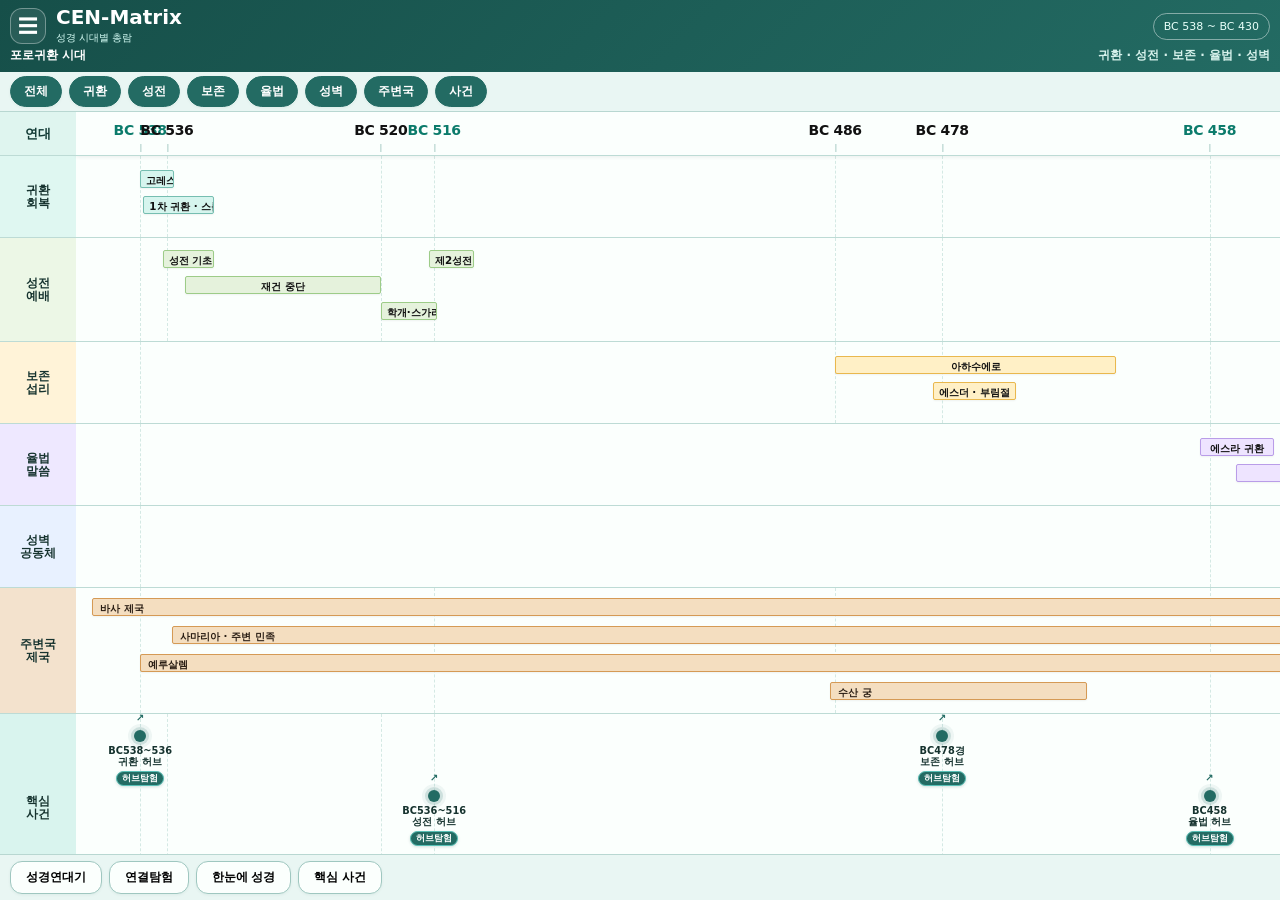
==== index.html @ aae5095c "Add files via upload" ====
<!DOCTYPE html>
<html lang="ko">
<head>
<meta charset="UTF-8">
<meta name="viewport" content="width=device-width, initial-scale=1.0, viewport-fit=cover">
<title>포로귀환 Matrix</title>
<link rel="manifest" href="manifest.json">
<meta name="theme-color" content="#236B63">
<style>
*{box-sizing:border-box}html,body{margin:0;padding:0;width:100%;height:100%;overflow:hidden;font-family:system-ui,-apple-system,BlinkMacSystemFont,"Segoe UI",sans-serif;background:#f4fbf8;color:#10201d}.header{height:72px;background:linear-gradient(135deg,#164f49,#236B63)!important;color:#fff;padding:7px 10px 5px;box-shadow:0 2px 10px rgba(0,0,0,.16)}.headerTop{height:38px;display:flex;align-items:center;gap:10px}.menuBtn{width:36px;height:36px;border-radius:12px;border:1px solid rgba(255,255,255,.35);background:rgba(255,255,255,.08);color:#fff;font-size:20px}.brand{flex:1;min-width:0}.brand b{display:block;font-size:20px;font-weight:900;line-height:1}.brand span{display:block;font-size:10px;color:#d8fff8;margin-top:4px}.period{border:1px solid rgba(255,255,255,.45);border-radius:999px;padding:6px 10px;font-size:11px;color:#e8fff9;white-space:nowrap}.headerBottom{height:20px;display:flex;justify-content:space-between;align-items:center;font-size:12px;font-weight:900}.headerBottom span:last-child{font-weight:600;color:#d7f2ec}.tabs{height:40px;display:flex;gap:7px;align-items:center;overflow-x:auto;padding:5px 10px;background:#e9f6f3!important;border-bottom:1px solid #b8d7d1!important}.tab{flex:0 0 auto;padding:6px 13px;border-radius:999px;border:1px solid #9fc7c0;background:#fbfffd;font-size:12px;font-weight:900;color:#122e2a;box-shadow:0 1px 3px rgba(20,80,70,.06);cursor:pointer}.tab.active{background:#236B63!important;color:#fff!important;border-color:#236B63!important}.main{height:calc(100% - 72px - 40px - 46px);overflow:auto;background:#fbfffd!important}.matrix{min-width:1680px!important;display:grid;grid-template-columns:76px 1fr!important;background:#fbfffd!important}.left{position:sticky;left:0;z-index:20;display:flex;align-items:center;justify-content:center;text-align:center;font-weight:900;border-right:none!important;border-bottom:1px solid #bddbd5!important;white-space:normal!important;word-break:keep-all!important;overflow:hidden!important}.axisLeft{height:44px;font-size:13px;background:#dff5ef!important;position:sticky;top:0;z-index:40;width:76px!important;min-width:76px!important;max-width:76px!important;color:#123a35!important}.axis{position:sticky;top:0;z-index:30;height:44px;background:#fbfffd!important;border-bottom:1px solid #bddbd5;box-shadow:0 1px 4px rgba(0,0,0,.07);overflow:visible!important}.tick{position:absolute;top:10px;transform:translateX(-50%);font-size:14px!important;font-weight:900;color:#111;white-space:nowrap!important;letter-spacing:-.3px}.tick.red{color:#0b7b6b}.tick:after{content:"";position:absolute;left:50%;top:22px;width:1px;height:8px;background:#aacdc6!important}.grid{position:absolute;top:0;bottom:0;border-left:1px dashed #d4e9e4!important}.left.rowLabel{width:76px!important;min-width:76px!important;max-width:76px!important;font-size:11.5px!important;line-height:1.08!important;padding:1px!important;color:#16332f!important}.labelReturn{background:#dff7f1!important}.labelTemple{background:#ecf7e6!important}.labelPreserve{background:#fff3d8!important}.labelLaw{background:#eee8ff!important}.labelWall{background:#e8f1ff!important}.labelNations{background:#f3e2cd!important}.labelEvents{background:#d9f4ee!important}.plot{position:relative;overflow:visible!important;border-bottom:1px solid #bddbd5!important;background:#fbfffd!important}.bar{position:absolute;height:18px;line-height:18px;border-radius:2px!important;padding:0 5px;font-size:10.3px!important;font-weight:900;color:#111;border:1px solid rgba(0,0,0,.14);white-space:nowrap;overflow:hidden;text-align:center;box-shadow:0 1px 2px rgba(0,0,0,.05);cursor:pointer;z-index:2}.returnBar{background:#d6f5ee!important;border-color:#76beb1!important}.templeBar{background:#e5f2dc!important;border-color:#9dcc88!important}.preserveBar{background:#fff0c6!important;border-color:#e9b84e!important}.lawBar{background:#eee4ff!important;border-color:#b99de8!important}.wallBar{background:#e2eeff!important;border-color:#95b8e8!important}.nationBar{background:#f4dec0!important;border-color:#d59a55!important;text-align:left;overflow:hidden!important}.scroll-label{display:inline-block;font-weight:900;color:#2b1f15;white-space:nowrap;will-change:transform;padding-left:2px}.dot{position:absolute;width:9px!important;height:9px!important;border-radius:50%;background:#178c7d!important;transform:translateX(-50%);box-shadow:0 0 0 2px rgba(23,140,125,.12);cursor:pointer}.dot[data-hub]{width:12px!important;height:12px!important;background:#236B63!important;box-shadow:0 0 0 3px rgba(35,107,99,.16),0 0 0 6px rgba(35,107,99,.06)!important}.dot[data-hub]::after{content:"↗";position:absolute;left:50%;top:-18px;transform:translateX(-50%);font-size:10px;font-weight:900;color:#236B63}.eventText{position:absolute;width:78px;transform:translateX(-50%);text-align:center;font-size:9.8px!important;font-weight:900;line-height:1.12;color:#16332f!important;pointer-events:none!important}.eventText.hasHub{pointer-events:auto!important}.hubExploreBtn{display:inline-block;margin-top:3px;padding:2px 5px;border-radius:999px;background:#236B63;color:#fff;border:1px solid #57BFB6;font-size:8.5px;font-weight:900;line-height:1.1;box-shadow:0 1px 3px rgba(20,80,70,.18);cursor:pointer;white-space:nowrap}.actions{height:46px;display:flex;gap:7px;overflow-x:auto;align-items:center;padding:5px 10px;background:#e9f6f3!important;border-top:1px solid #b8d7d1!important}.action{flex:0 0 auto;padding:7px 15px;border-radius:12px;border:1px solid #9fc7c0;background:#fbfffd!important;font-size:12px;font-weight:900;box-shadow:0 1px 3px rgba(20,80,70,.06);white-space:nowrap}.hidden{display:none!important}.modal{position:fixed;inset:0;background:rgba(0,0,0,.38);z-index:100;display:none;align-items:center;justify-content:center;padding:16px}.modal.show{display:flex}.card{width:min(430px,100%);background:#fbfffd;border:1px solid #9fc7c0;border-radius:16px;padding:15px}.cardTitle{font-size:18px;font-weight:900;margin-bottom:7px;color:#123a35}.cardBody{font-size:13px;line-height:1.55;white-space:pre-line;color:#28433f}.close{width:100%;margin-top:12px;border:0;background:#236B63;color:white;border-radius:11px;padding:10px;font-weight:900;cursor:pointer}.cen-enhance-panel{max-width:760px;margin:14px auto;padding:0 10px}.cen-layer-card{background:linear-gradient(135deg,#f4fffb,#dff5ef);border:1px solid #9fc7c0;border-radius:18px;padding:12px;margin:12px 0;box-shadow:0 4px 14px rgba(20,80,70,.08)}.cen-layer-title{font-size:15px;font-weight:900;color:#123a35;border-left:6px solid #236B63;padding-left:8px;margin-bottom:10px}.cen-flow{display:grid;grid-template-columns:repeat(5,minmax(0,1fr));gap:8px}.cen-node{min-height:70px;background:#fbfffd;border:1px solid #b6d9d2;border-radius:14px;padding:9px 7px;text-align:center}.cen-node b{display:block;font-size:12px;color:#123a35}.cen-node span{display:block;font-size:10px;color:#49645f;margin-top:4px;line-height:1.35}.cen-node.dark{background:linear-gradient(135deg,#236B63,#164f49);border-color:#57BFB6}.cen-node.dark b,.cen-node.dark span{color:#fff}.cen-warning-strip{background:linear-gradient(90deg,#164f49,#236B63);color:#fff;border-radius:16px;padding:12px;font-size:12px;line-height:1.5;font-weight:800;text-align:center;border:1px solid rgba(255,255,255,.25)}@media(max-width:430px){.cen-flow{grid-template-columns:repeat(2,minmax(0,1fr))}.matrix{grid-template-columns:72px 1fr!important}.rowLabel,.axisLeft{width:72px!important;min-width:72px!important;max-width:72px!important}}
</style>
</head>
<body>
<header class="header"><div class="headerTop"><button class="menuBtn">☰</button><div class="brand"><b>CEN‑Matrix</b><span>성경 시대별 총람</span></div><div class="period">BC 538 ~ BC 430</div></div><div class="headerBottom"><span>포로귀환 시대</span><span>귀환 · 성전 · 보존 · 율법 · 성벽</span></div></header>
<nav class="tabs"><button class="tab active" data-view="all">전체</button><button class="tab active" data-view="return">귀환</button><button class="tab active" data-view="temple">성전</button><button class="tab active" data-view="preserve">보존</button><button class="tab active" data-view="law">율법</button><button class="tab active" data-view="wall">성벽</button><button class="tab active" data-view="nations">주변국</button><button class="tab active" data-view="events">사건</button></nav>
<main class="main" id="mainScroll"><div class="matrix" id="matrix">
<div class="left axisLeft">연대</div><div class="axis"><div class="tick red" style="left:4%">BC 538</div><div class="tick" style="left:5.67%">BC 536</div><div class="tick" style="left:19%">BC 520</div><div class="tick red" style="left:22.33%">BC 516</div><div class="tick" style="left:47.33%">BC 486</div><div class="tick" style="left:54%">BC 478</div><div class="tick red" style="left:70.67%">BC 458</div><div class="tick red" style="left:81.5%">BC 445</div><div class="tick" style="left:94%">BC 430</div></div>
<div class="left rowLabel labelReturn view return">귀환<br>회복</div><div class="plot view return" style="height:82px"><div class="grid" style="left:4%"></div><div class="grid" style="left:5.67%"></div><div class="grid" style="left:19%"></div><div class="grid" style="left:22.33%"></div><div class="grid" style="left:47.33%"></div><div class="grid" style="left:54%"></div><div class="grid" style="left:70.67%"></div><div class="grid" style="left:81.5%"></div><div class="grid" style="left:94%"></div><div class="bar returnBar" data-title="고레스 칙령" data-info="연대: BC 538\n바벨론 포로 생활 이후 고레스가 유다 백성의 귀환과 성전 재건을 허락합니다.\n관련 성경: 스 1장, 대하 36장" style="left:4%;top:14px;width:2.1%">고레스 칙령</div><div class="bar returnBar" data-title="1차 귀환" data-info="연대: BC 538~536\n스룹바벨과 예수아를 중심으로 첫 귀환 공동체가 예루살렘으로 돌아옵니다." style="left:4.2%;top:40px;width:4.4%">1차 귀환 · 스룹바벨</div></div>
<div class="left rowLabel labelTemple view temple">성전<br>예배</div><div class="plot view temple" style="height:104px"><div class="grid" style="left:4%"></div><div class="grid" style="left:5.67%"></div><div class="grid" style="left:19%"></div><div class="grid" style="left:22.33%"></div><div class="grid" style="left:47.33%"></div><div class="grid" style="left:54%"></div><div class="grid" style="left:70.67%"></div><div class="grid" style="left:81.5%"></div><div class="grid" style="left:94%"></div><div class="bar templeBar" data-title="성전 기초 놓음" data-info="연대: BC 536경\n귀환 공동체가 제단과 성전 기초를 세우며 예배 회복을 시작합니다." style="left:5.4%;top:12px;width:3.2%">성전 기초</div><div class="bar templeBar" data-title="성전 재건 중단" data-info="연대: 대략 BC 536~520\n주변 세력의 방해와 내부 침체로 성전 재건이 장기간 멈춥니다." style="left:6.8%;top:38px;width:12.2%">재건 중단</div><div class="bar templeBar" data-title="학개·스가랴의 격려" data-info="연대: BC 520경\n학개와 스가랴가 백성을 깨워 성전 재건을 다시 시작하게 합니다." style="left:19%;top:64px;width:3.5%">학개·스가랴</div><div class="bar templeBar" data-title="제2성전 완공" data-info="연대: BC 516\n포로귀환 공동체의 예배 중심이 다시 세워집니다.\n관련 성경: 스 6장" style="left:22.0%;top:12px;width:2.8%">제2성전 완공</div></div>
<div class="left rowLabel labelPreserve view preserve">보존<br>섭리</div><div class="plot view preserve" style="height:82px"><div class="grid" style="left:4%"></div><div class="grid" style="left:47.33%"></div><div class="grid" style="left:54%"></div><div class="grid" style="left:70.67%"></div><div class="grid" style="left:81.5%"></div><div class="grid" style="left:94%"></div><div class="bar preserveBar" data-title="아하수에로 시대" data-info="연대: BC 486~465\n바사 제국의 넓은 통치 안에서 흩어진 유대인의 생존 문제가 드러납니다." style="left:47.33%;top:14px;width:17.5%">아하수에로</div><div class="bar preserveBar" data-title="에스더와 민족 보존" data-info="연대: BC 478경\n에스더와 모르드개를 통해 유대 민족 말살 위기가 뒤집히고 부림절이 제정됩니다.\n관련 성경: 에스더" style="left:53.4%;top:40px;width:5.2%">에스더 · 부림절</div></div>
<div class="left rowLabel labelLaw view law">율법<br>말씀</div><div class="plot view law" style="height:82px"><div class="grid" style="left:4%"></div><div class="grid" style="left:70.67%"></div><div class="grid" style="left:81.5%"></div><div class="grid" style="left:94%"></div><div class="bar lawBar" data-title="에스라 귀환" data-info="연대: BC 458\n에스라가 율법 교사로 귀환하여 말씀 중심의 공동체 회복을 이끕니다.\n관련 성경: 스 7~10장" style="left:70.1%;top:14px;width:4.6%">에스라 귀환</div><div class="bar lawBar" data-title="율법 회복과 신앙개혁" data-info="연대: BC 458 이후\n율법 교육, 혼합주의 정리, 공동체 정체성 회복이 진행됩니다." style="left:72.3%;top:40px;width:12.5%">율법 회복 · 신앙개혁</div></div>
<div class="left rowLabel labelWall view wall">성벽<br>공동체</div><div class="plot view wall" style="height:82px"><div class="grid" style="left:4%"></div><div class="grid" style="left:70.67%"></div><div class="grid" style="left:81.5%"></div><div class="grid" style="left:94%"></div><div class="bar wallBar" data-title="느헤미야 귀환" data-info="연대: BC 445\n느헤미야가 예루살렘 성벽 재건을 위해 귀환합니다." style="left:81.0%;top:14px;width:4.2%">느헤미야 귀환</div><div class="bar wallBar" data-title="성벽 재건" data-info="연대: BC 445\n52일 만에 성벽을 재건하며 예루살렘 공동체의 외적 질서를 회복합니다.\n관련 성경: 느 1~6장" style="left:81.5%;top:40px;width:3.8%">성벽 재건</div><div class="bar wallBar" data-title="공동체 정비와 언약 갱신" data-info="연대: BC 445~430경\n율법 낭독, 회개, 언약 갱신, 성전 질서 정비로 공동체 회복이 마무리됩니다." style="left:83.8%;top:62px;width:10.2%">공동체 정비</div></div>
<div class="left rowLabel labelNations view nations">주변국<br>제국</div><div class="plot view nations" style="height:126px"><div class="grid" style="left:4%"></div><div class="grid" style="left:22.33%"></div><div class="grid" style="left:47.33%"></div><div class="grid" style="left:70.67%"></div><div class="grid" style="left:81.5%"></div><div class="grid" style="left:94%"></div><div class="bar nationBar" data-title="바사 제국" data-info="고레스부터 아닥사스다까지 포로귀환 시대 전체를 지배한 제국 배경입니다." style="left:1%;top:10px;width:97%"><span class="scroll-label">바사 제국</span></div><div class="bar nationBar" data-title="사마리아와 주변 민족" data-info="성전 재건과 성벽 재건을 방해하며 귀환 공동체와 갈등합니다." style="left:6%;top:38px;width:82%"><span class="scroll-label">사마리아 · 주변 민족</span></div><div class="bar nationBar" data-title="예루살렘" data-info="성전, 율법, 성벽 회복이 집중되는 포로귀환 시대의 중심 장소입니다." style="left:4%;top:66px;width:90%"><span class="scroll-label">예루살렘</span></div><div class="bar nationBar" data-title="수산 궁" data-info="에스더 사건의 배경이 되는 바사 제국 왕궁입니다." style="left:47%;top:94px;width:16%"><span class="scroll-label">수산 궁</span></div></div>
<div class="left rowLabel labelEvents view events">핵심<br>사건</div><div class="plot view events" style="height:188px"><div class="grid" style="left:4%"></div><div class="grid" style="left:5.67%"></div><div class="grid" style="left:19%"></div><div class="grid" style="left:22.33%"></div><div class="grid" style="left:54%"></div><div class="grid" style="left:70.67%"></div><div class="grid" style="left:81.5%"></div><div class="grid" style="left:94%"></div>
<div class="dot" data-title="고레스 칙령과 1차 귀환" data-info="BC 538\n포로귀환 시대의 출발점. 하나님은 이방 왕 고레스를 통해 귀환과 성전 재건의 문을 여십니다." style="left:4%;top:16px" data-hub="hubs/index.html?hub=return"></div><div class="eventText hasHub" style="left:4%;top:32px">BC538~536<br>귀환 허브<br><span class="hubExploreBtn" data-hub-url="hubs/index.html?hub=return">허브탐험</span></div>
<div class="dot" data-title="성전 재건 완성" data-info="BC 516\n중단과 방해를 넘어 제2성전이 완공되어 예배 회복의 중심이 세워집니다." style="left:22.33%;top:76px" data-hub="hubs/index.html?hub=temple"></div><div class="eventText hasHub" style="left:22.33%;top:92px">BC536~516<br>성전 허브<br><span class="hubExploreBtn" data-hub-url="hubs/index.html?hub=temple">허브탐험</span></div>
<div class="dot" data-title="에스더와 민족 보존" data-info="BC 478경\n흩어진 유대인들이 말살 위기에서 보존됩니다. 보이지 않는 하나님의 섭리가 두드러집니다." style="left:54%;top:16px" data-hub="hubs/index.html?hub=esther"></div><div class="eventText hasHub" style="left:54%;top:32px">BC478경<br>보존 허브<br><span class="hubExploreBtn" data-hub-url="hubs/index.html?hub=esther">허브탐험</span></div>
<div class="dot" data-title="율법 허브" data-info="BC 458\n에스라가 귀환하여 말씀 중심의 신앙개혁을 이끕니다." style="left:70.67%;top:76px" data-hub="hubs/index.html?hub=ezra"></div><div class="eventText hasHub" style="left:70.67%;top:92px">BC458<br>율법 허브<br><span class="hubExploreBtn" data-hub-url="hubs/index.html?hub=ezra">허브탐험</span></div>
<div class="dot" data-title="성벽 허브" data-info="BC 445\n느헤미야가 예루살렘 성벽을 재건하고 공동체 질서를 바로 세웁니다." style="left:81.5%;top:136px" data-hub="hubs/index.html?hub=nehemiah"></div><div class="eventText hasHub" style="left:81.5%;top:152px">BC445<br>성벽 허브<br><span class="hubExploreBtn" data-hub-url="hubs/index.html?hub=nehemiah">허브탐험</span></div>
</div></div>
<section class="cen-enhance-panel"><div class="cen-layer-card"><div class="cen-layer-title">포로귀환 5허브 흐름</div><div class="cen-flow"><div class="cen-node"><b>귀환</b><span>고레스 칙령<br>회복의 시작</span></div><div class="cen-node"><b>성전</b><span>제2성전 완공<br>예배 회복</span></div><div class="cen-node"><b>보존</b><span>에스더<br>민족 보존</span></div><div class="cen-node"><b>율법</b><span>에스라<br>말씀 회복</span></div><div class="cen-node dark"><b>성벽</b><span>느헤미야<br>공동체 완성</span></div></div></div><div class="cen-warning-strip">포로귀환 시대의 핵심은 단순한 귀향이 아닙니다. 성전, 말씀, 성벽을 통해 무너진 예배와 정체성과 공동체가 다시 세워지는 회복의 과정입니다.</div></section>
</main><footer class="actions"><button class="action">성경연대기</button><button class="action">연결탐험</button><button class="action">한눈에 성경</button><button class="action">핵심 사건</button></footer>
<div class="modal" id="modal"><div class="card"><div class="cardTitle" id="modalTitle"></div><div class="cardBody" id="modalBody"></div><button class="close" id="closeModal">닫기</button></div></div>
<script>(function(){document.addEventListener('click',function(e){const hub=e.target.closest('.dot[data-hub]');if(!hub)return;e.preventDefault();e.stopPropagation();e.stopImmediatePropagation();const url=hub.dataset.hub;if(url)window.open(url,'_self')},true)})();const tabs=[...document.querySelectorAll('.tab')];const views=[...document.querySelectorAll('.view')];tabs.forEach(tab=>{tab.onclick=()=>{const targetView=tab.dataset.view;if(targetView==='all'){const isAllActive=tab.classList.contains('active');tabs.forEach(t=>{if(isAllActive)t.classList.remove('active');else t.classList.add('active')})}else{tab.classList.toggle('active');const nonAllTabs=tabs.filter(t=>t.dataset.view!=='all');const allActive=nonAllTabs.every(t=>t.classList.contains('active'));const allTab=document.querySelector('.tab[data-view="all"]');if(allActive)allTab.classList.add('active');else allTab.classList.remove('active')}const activeViews=tabs.filter(t=>t.classList.contains('active')&&t.dataset.view!=='all').map(t=>t.dataset.view);views.forEach(v=>{const match=activeViews.some(cl=>v.classList.contains(cl));v.classList.toggle('hidden',!match)});updateStickyLabels()}});const modal=document.getElementById('modal');const mt=document.getElementById('modalTitle');const mb=document.getElementById('modalBody');document.querySelectorAll('[data-title]').forEach(el=>{el.onclick=()=>{mt.textContent=el.dataset.title;mb.textContent=el.dataset.info||'준비중입니다.';modal.classList.add('show')}});document.getElementById('closeModal').onclick=()=>modal.classList.remove('show');modal.onclick=e=>{if(e.target===modal)modal.classList.remove('show')};const mainScroll=document.getElementById('mainScroll');function updateStickyLabels(){const scrollLeft=mainScroll.scrollLeft;document.querySelectorAll('.scroll-label').forEach(label=>{const bar=label.parentElement;if(!bar)return;const barLeft=bar.offsetLeft;const barWidth=bar.offsetWidth;const labelWidth=label.offsetWidth||80;let targetX=scrollLeft-barLeft+6;const maxX=barWidth-labelWidth-8;if(targetX<0)targetX=0;if(targetX>maxX)targetX=maxX;label.style.transform=`translateX(${targetX}px)`})}mainScroll.addEventListener('scroll',updateStickyLabels,{passive:true});window.addEventListener('resize',updateStickyLabels);setTimeout(updateStickyLabels,100);if('serviceWorker'in navigator){navigator.serviceWorker.register('./sw.js').catch(()=>{})}</script>
<script>(function(){const footerLinks={'성경연대기':'https://centiger.github.io/cen-bible-chrololgy/?view=timeline','연결탐험':'https://centiger.github.io/cen-bible-chrololgy/#hub','한눈에 성경':'https://centiger.github.io/CEN-Bible2.0/#overview66','핵심 사건':'https://centiger.github.io/cen-bible-chrololgy/?view=timeline'};document.addEventListener('click',function(e){const btn=e.target.closest('footer.actions .action');if(!btn)return;const label=(btn.textContent||'').trim();const url=footerLinks[label];if(!url)return;e.preventDefault();e.stopPropagation();window.open(url,'_self')},true)})();(function(){document.addEventListener('click',function(e){const btn=e.target.closest('.hubExploreBtn[data-hub-url]');if(!btn)return;e.preventDefault();e.stopPropagation();e.stopImmediatePropagation();window.open(btn.dataset.hubUrl,'_self')},true)})();</script>
</body></html>
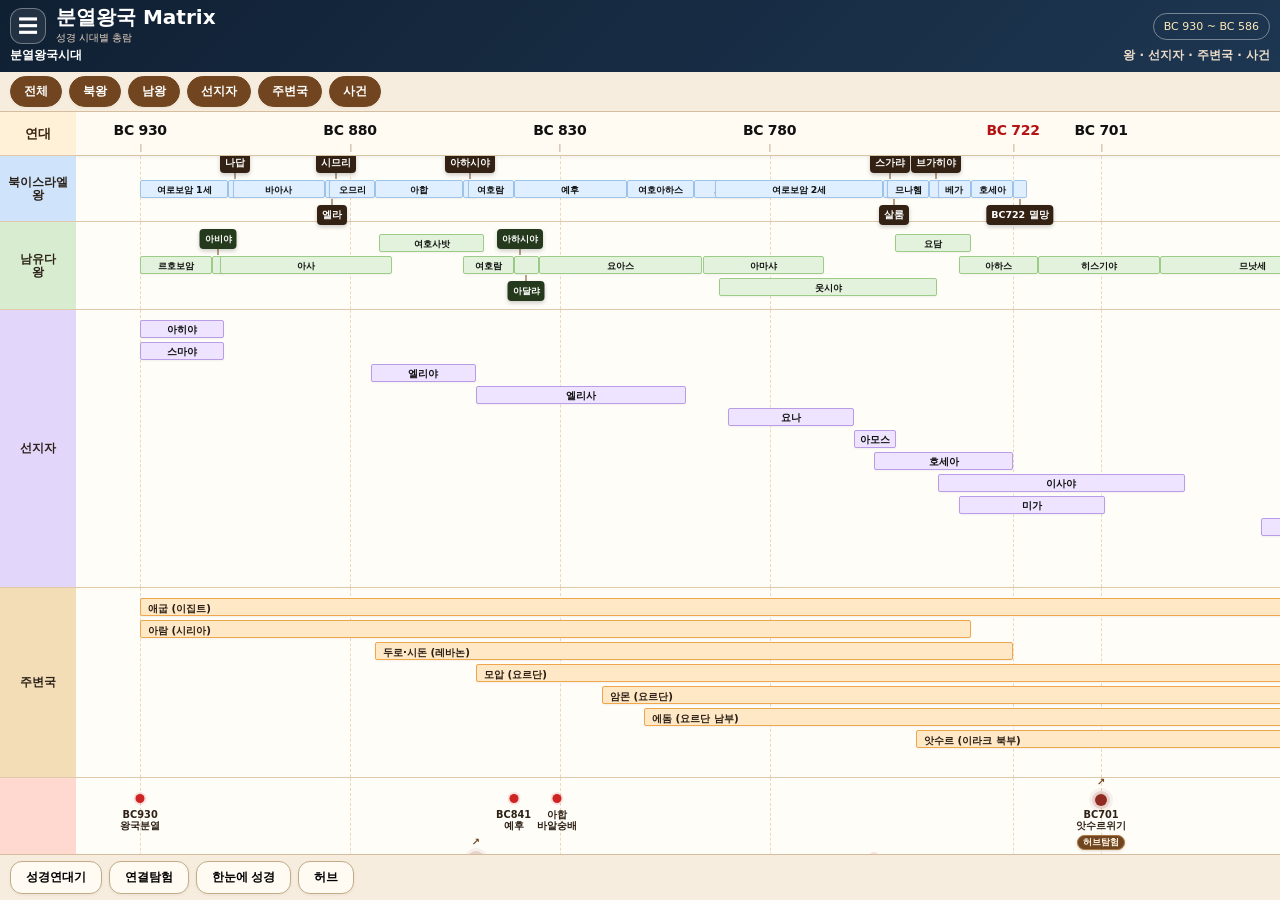
==== commit e07129c1: "Add files via upload" ====
--- a/index.html
+++ b/index.html
@@ -3,34 +3,734 @@
 <head>
 <meta charset="UTF-8">
 <meta name="viewport" content="width=device-width, initial-scale=1.0, viewport-fit=cover">
-<title>포로귀환 Matrix</title>
+<title>CEN Bible 분열왕국 Matrix</title>
 <link rel="manifest" href="manifest.json">
-<meta name="theme-color" content="#236B63">
+<meta name="theme-color" content="#132235">
 <style>
-*{box-sizing:border-box}html,body{margin:0;padding:0;width:100%;height:100%;overflow:hidden;font-family:system-ui,-apple-system,BlinkMacSystemFont,"Segoe UI",sans-serif;background:#f4fbf8;color:#10201d}.header{height:72px;background:linear-gradient(135deg,#164f49,#236B63)!important;color:#fff;padding:7px 10px 5px;box-shadow:0 2px 10px rgba(0,0,0,.16)}.headerTop{height:38px;display:flex;align-items:center;gap:10px}.menuBtn{width:36px;height:36px;border-radius:12px;border:1px solid rgba(255,255,255,.35);background:rgba(255,255,255,.08);color:#fff;font-size:20px}.brand{flex:1;min-width:0}.brand b{display:block;font-size:20px;font-weight:900;line-height:1}.brand span{display:block;font-size:10px;color:#d8fff8;margin-top:4px}.period{border:1px solid rgba(255,255,255,.45);border-radius:999px;padding:6px 10px;font-size:11px;color:#e8fff9;white-space:nowrap}.headerBottom{height:20px;display:flex;justify-content:space-between;align-items:center;font-size:12px;font-weight:900}.headerBottom span:last-child{font-weight:600;color:#d7f2ec}.tabs{height:40px;display:flex;gap:7px;align-items:center;overflow-x:auto;padding:5px 10px;background:#e9f6f3!important;border-bottom:1px solid #b8d7d1!important}.tab{flex:0 0 auto;padding:6px 13px;border-radius:999px;border:1px solid #9fc7c0;background:#fbfffd;font-size:12px;font-weight:900;color:#122e2a;box-shadow:0 1px 3px rgba(20,80,70,.06);cursor:pointer}.tab.active{background:#236B63!important;color:#fff!important;border-color:#236B63!important}.main{height:calc(100% - 72px - 40px - 46px);overflow:auto;background:#fbfffd!important}.matrix{min-width:1680px!important;display:grid;grid-template-columns:76px 1fr!important;background:#fbfffd!important}.left{position:sticky;left:0;z-index:20;display:flex;align-items:center;justify-content:center;text-align:center;font-weight:900;border-right:none!important;border-bottom:1px solid #bddbd5!important;white-space:normal!important;word-break:keep-all!important;overflow:hidden!important}.axisLeft{height:44px;font-size:13px;background:#dff5ef!important;position:sticky;top:0;z-index:40;width:76px!important;min-width:76px!important;max-width:76px!important;color:#123a35!important}.axis{position:sticky;top:0;z-index:30;height:44px;background:#fbfffd!important;border-bottom:1px solid #bddbd5;box-shadow:0 1px 4px rgba(0,0,0,.07);overflow:visible!important}.tick{position:absolute;top:10px;transform:translateX(-50%);font-size:14px!important;font-weight:900;color:#111;white-space:nowrap!important;letter-spacing:-.3px}.tick.red{color:#0b7b6b}.tick:after{content:"";position:absolute;left:50%;top:22px;width:1px;height:8px;background:#aacdc6!important}.grid{position:absolute;top:0;bottom:0;border-left:1px dashed #d4e9e4!important}.left.rowLabel{width:76px!important;min-width:76px!important;max-width:76px!important;font-size:11.5px!important;line-height:1.08!important;padding:1px!important;color:#16332f!important}.labelReturn{background:#dff7f1!important}.labelTemple{background:#ecf7e6!important}.labelPreserve{background:#fff3d8!important}.labelLaw{background:#eee8ff!important}.labelWall{background:#e8f1ff!important}.labelNations{background:#f3e2cd!important}.labelEvents{background:#d9f4ee!important}.plot{position:relative;overflow:visible!important;border-bottom:1px solid #bddbd5!important;background:#fbfffd!important}.bar{position:absolute;height:18px;line-height:18px;border-radius:2px!important;padding:0 5px;font-size:10.3px!important;font-weight:900;color:#111;border:1px solid rgba(0,0,0,.14);white-space:nowrap;overflow:hidden;text-align:center;box-shadow:0 1px 2px rgba(0,0,0,.05);cursor:pointer;z-index:2}.returnBar{background:#d6f5ee!important;border-color:#76beb1!important}.templeBar{background:#e5f2dc!important;border-color:#9dcc88!important}.preserveBar{background:#fff0c6!important;border-color:#e9b84e!important}.lawBar{background:#eee4ff!important;border-color:#b99de8!important}.wallBar{background:#e2eeff!important;border-color:#95b8e8!important}.nationBar{background:#f4dec0!important;border-color:#d59a55!important;text-align:left;overflow:hidden!important}.scroll-label{display:inline-block;font-weight:900;color:#2b1f15;white-space:nowrap;will-change:transform;padding-left:2px}.dot{position:absolute;width:9px!important;height:9px!important;border-radius:50%;background:#178c7d!important;transform:translateX(-50%);box-shadow:0 0 0 2px rgba(23,140,125,.12);cursor:pointer}.dot[data-hub]{width:12px!important;height:12px!important;background:#236B63!important;box-shadow:0 0 0 3px rgba(35,107,99,.16),0 0 0 6px rgba(35,107,99,.06)!important}.dot[data-hub]::after{content:"↗";position:absolute;left:50%;top:-18px;transform:translateX(-50%);font-size:10px;font-weight:900;color:#236B63}.eventText{position:absolute;width:78px;transform:translateX(-50%);text-align:center;font-size:9.8px!important;font-weight:900;line-height:1.12;color:#16332f!important;pointer-events:none!important}.eventText.hasHub{pointer-events:auto!important}.hubExploreBtn{display:inline-block;margin-top:3px;padding:2px 5px;border-radius:999px;background:#236B63;color:#fff;border:1px solid #57BFB6;font-size:8.5px;font-weight:900;line-height:1.1;box-shadow:0 1px 3px rgba(20,80,70,.18);cursor:pointer;white-space:nowrap}.actions{height:46px;display:flex;gap:7px;overflow-x:auto;align-items:center;padding:5px 10px;background:#e9f6f3!important;border-top:1px solid #b8d7d1!important}.action{flex:0 0 auto;padding:7px 15px;border-radius:12px;border:1px solid #9fc7c0;background:#fbfffd!important;font-size:12px;font-weight:900;box-shadow:0 1px 3px rgba(20,80,70,.06);white-space:nowrap}.hidden{display:none!important}.modal{position:fixed;inset:0;background:rgba(0,0,0,.38);z-index:100;display:none;align-items:center;justify-content:center;padding:16px}.modal.show{display:flex}.card{width:min(430px,100%);background:#fbfffd;border:1px solid #9fc7c0;border-radius:16px;padding:15px}.cardTitle{font-size:18px;font-weight:900;margin-bottom:7px;color:#123a35}.cardBody{font-size:13px;line-height:1.55;white-space:pre-line;color:#28433f}.close{width:100%;margin-top:12px;border:0;background:#236B63;color:white;border-radius:11px;padding:10px;font-weight:900;cursor:pointer}.cen-enhance-panel{max-width:760px;margin:14px auto;padding:0 10px}.cen-layer-card{background:linear-gradient(135deg,#f4fffb,#dff5ef);border:1px solid #9fc7c0;border-radius:18px;padding:12px;margin:12px 0;box-shadow:0 4px 14px rgba(20,80,70,.08)}.cen-layer-title{font-size:15px;font-weight:900;color:#123a35;border-left:6px solid #236B63;padding-left:8px;margin-bottom:10px}.cen-flow{display:grid;grid-template-columns:repeat(5,minmax(0,1fr));gap:8px}.cen-node{min-height:70px;background:#fbfffd;border:1px solid #b6d9d2;border-radius:14px;padding:9px 7px;text-align:center}.cen-node b{display:block;font-size:12px;color:#123a35}.cen-node span{display:block;font-size:10px;color:#49645f;margin-top:4px;line-height:1.35}.cen-node.dark{background:linear-gradient(135deg,#236B63,#164f49);border-color:#57BFB6}.cen-node.dark b,.cen-node.dark span{color:#fff}.cen-warning-strip{background:linear-gradient(90deg,#164f49,#236B63);color:#fff;border-radius:16px;padding:12px;font-size:12px;line-height:1.5;font-weight:800;text-align:center;border:1px solid rgba(255,255,255,.25)}@media(max-width:430px){.cen-flow{grid-template-columns:repeat(2,minmax(0,1fr))}.matrix{grid-template-columns:72px 1fr!important}.rowLabel,.axisLeft{width:72px!important;min-width:72px!important;max-width:72px!important}}
+*{box-sizing:border-box}
+html,body{
+  margin:0;padding:0;width:100%;height:100%;
+  overflow:hidden;
+  font-family:system-ui,-apple-system,BlinkMacSystemFont,"Segoe UI",sans-serif;
+  background:#f6efe4;color:#17130f;
+}
+.header{
+  height:72px;background:linear-gradient(135deg,#102033,#1d3651) !important;
+  color:#fff;padding:7px 10px 5px;
+  box-shadow:0 2px 10px rgba(0,0,0,.16);
+}
+.headerTop{height:38px;display:flex;align-items:center;gap:10px}
+.menuBtn{
+  width:36px;height:36px;border-radius:12px;
+  border:1px solid rgba(255,255,255,.35);
+  background:rgba(255,255,255,.08);color:#fff;font-size:20px;
+}
+.brand{flex:1;min-width:0}
+.brand b{display:block;font-size:20px;font-weight:900;line-height:1}
+.brand span{display:block;font-size:10px;color:#e8d7c4;margin-top:4px}
+.period{
+  border:1px solid rgba(255,255,255,.4);
+  border-radius:999px;padding:6px 10px;
+  font-size:11px;color:#ffe9b7;white-space:nowrap;
+}
+.headerBottom{
+  height:20px;display:flex;justify-content:space-between;align-items:center;
+  font-size:12px;font-weight:900;
+}
+.headerBottom span:last-child{font-weight:600;color:#eadbc9}
+
+/* 상단 탭 스타일 */
+.tabs{
+  height:40px;display:flex;gap:7px;align-items:center;overflow-x:auto;
+  padding:5px 10px;background:#f6eddf !important;border-bottom:1px solid #d5bea0 !important;
+}
+.tab{
+  flex:0 0 auto;padding:6px 13px;border-radius:999px;
+  border:1px solid #c4ab87;background:#fffaf2;
+  font-size:12px;font-weight:900;color:#1e150f;
+  box-shadow:0 1px 3px rgba(60,35,15,.06);
+  cursor:pointer;
+  transition: all 0.2s;
+}
+.tab.active{background:#70451f !important;color:#fff !important;border-color:#70451f !important;}
+
+.main{
+  height:calc(100% - 72px - 40px - 46px);
+  overflow:auto;background:#fffaf2 !important;
+}
+.matrix{
+  min-width:1680px !important;
+  display:grid;
+  grid-template-columns:76px 1fr !important;
+  background:#fffdf8 !important;
+}
+.left{
+  position:sticky;left:0;z-index:20;
+  display:flex;align-items:center;justify-content:center;text-align:center;
+  font-weight:900;border-right:none !important;border-bottom:1px solid #dfc9aa !important;
+  white-space:normal !important;
+  word-break:keep-all !important;
+  overflow:hidden !important;
+}
+.axisLeft{
+  height:44px;font-size:13px;background:#fff0d8 !important;
+  position:sticky;top:0;z-index:40;
+  width:76px !important;min-width:76px !important;max-width:76px !important;
+  color:#3a2412 !important;
+}
+.axis{
+  position:sticky;top:0;z-index:30;
+  height:44px;background:#fffaf2 !important;border-bottom:1px solid #d8c3a2;
+  box-shadow:0 1px 4px rgba(0,0,0,.07);
+  overflow:visible !important;
+}
+.tick{
+  position:absolute;top:10px;transform:translateX(-50%);
+  font-size:14px !important;font-weight:900;color:#111;white-space:nowrap !important;
+  letter-spacing:-.3px;
+}
+.tick.red{color:#b51313}
+.tick:after{
+  content:"";position:absolute;left:50%;top:22px;width:1px;height:8px;background:#c2ad93 !important;
+}
+.grid{
+  position:absolute;top:0;bottom:0;border-left:1px dashed #ead9bf !important;
+}
+.left.rowLabel{
+  width:76px !important;min-width:76px !important;max-width:76px !important;
+  font-size:11.5px !important;line-height:1.08 !important;padding:1px !important;
+  color:#2b2118 !important;
+}
+.left.rowLabel br { display:block !important; }
+
+.labelNorth{background:#e7f3ff !important;}
+.labelSouth{background:#ecf7e6 !important;}
+.labelProphets{background:#f2ebff !important;}
+.labelNations{background:#fff0d8 !important;}
+.labelEvents{background:#ffece8 !important;}
+
+/* 행 플롯 영역 */
+.plot{
+  position:relative;overflow:visible !important;border-bottom:1px solid #dfc9aa !important;background:#fffdf8 !important;
+}
+.bar{
+  position:absolute;height:18px;line-height:18px;border-radius:2px !important;
+  padding:0 5px;font-size:10.3px !important;font-weight:900;color:#111;
+  border:1px solid rgba(0,0,0,.14);white-space:nowrap;overflow:hidden;
+  text-align:center;box-shadow:0 1px 2px rgba(0,0,0,.05);
+  cursor:pointer;
+  z-index:2;
+}
+.northBar{background:#dfefff !important;border-color:#9ec4ec !important;}
+.southBar{background:#e3f2dc !important;border-color:#9dcc88 !important;}
+.prophetBar{background:#eee4ff !important;border-color:#b99de8 !important;}
+.nationBar{background:#ffe8c6 !important;border-color:#efa64c !important;text-align:left;overflow:hidden !important;}
+
+/* 왕들의 위/아래 교차 배치 지시선 레이아웃 */
+.bar.pin-top, .bar.pin-bottom {
+  overflow:visible !important;
+  text-indent: -9999px;
+}
+.bar.pin-top::after {
+  content: attr(data-display-name);
+  position: absolute;
+  bottom: 24px;
+  left: 50%;
+  transform: translateX(-50%);
+  background: #332214;
+  color: #fff;
+  font-size: 9.5px;
+  padding: 1px 5px;
+  border-radius: 4px;
+  text-indent: 0;
+  white-space: nowrap;
+  box-shadow: 0 2px 4px rgba(0,0,0,0.2);
+  z-index: 10;
+}
+.bar.pin-top::before {
+  content: "";
+  position: absolute;
+  bottom: 18px;
+  left: 50%;
+  transform: translateX(-50%);
+  width: 1px;
+  height: 7px;
+  background: #70451f;
+  z-index: 9;
+}
+.bar.pin-bottom::after {
+  content: attr(data-display-name);
+  position: absolute;
+  top: 24px;
+  left: 50%;
+  transform: translateX(-50%);
+  background: #332214;
+  color: #fff;
+  font-size: 9.5px;
+  padding: 1px 5px;
+  border-radius: 4px;
+  text-indent: 0;
+  white-space: nowrap;
+  box-shadow: 0 2px 4px rgba(0,0,0,0.2);
+  z-index: 10;
+}
+.bar.pin-bottom::before {
+  content: "";
+  position: absolute;
+  top: 18px;
+  left: 50%;
+  transform: translateX(-50%);
+  width: 1px;
+  height: 7px;
+  background: #70451f;
+  z-index: 9;
+}
+.bar.pin-top.south-pin::after, .bar.pin-bottom.south-pin::after {
+  background: #253a1c;
+}
+
+/* 스마트 스크롤 동적 동기화 텍스트 레이블 스타일 */
+.scroll-label {
+  display: inline-block;
+  font-weight: 900;
+  color: #2b1f15;
+  white-space: nowrap;
+  will-change: transform;
+  padding-left: 2px;
+}
+
+.dot{
+  position:absolute;width:9px !important;height:9px !important;border-radius:50%;
+  background:#cf2424 !important;transform:translateX(-50%);
+  box-shadow:0 0 0 2px rgba(207,36,36,.12);
+  cursor:pointer;
+}
+.eventText{
+  position:absolute;width:72px;transform:translateX(-50%);
+  text-align:center;font-size:9.8px !important;font-weight:900;line-height:1.12;
+  color:#2d2116 !important;
+}
+
+/* 하단 와이드 액션바 구조 */
+.actions{
+  height:46px;display:flex;gap:7px;overflow-x:auto;align-items:center;
+  padding:5px 10px;background:#f6eddf !important;border-top:1px solid #d5bea0 !important;
+}
+.action{
+  flex:0 0 auto;padding:7px 15px;border-radius:12px;
+  border:1px solid #c4ab87;background:#fffaf2 !important;font-size:12px;font-weight:900;
+  box-shadow:0 1px 3px rgba(60,35,15,.06);
+  white-space:nowrap;
+}
+
+.hidden{display:none!important}
+
+/* 모달 */
+.modal{
+  position:fixed;inset:0;background:rgba(0,0,0,.38);z-index:100;
+  display:none;align-items:center;justify-content:center;padding:16px;
+}
+.modal.show{display:flex}
+.card{
+  width:min(430px,100%);background:#fffaf2;border:1px solid #d1b58a;
+  border-radius:16px;padding:15px;
+}
+.cardTitle{font-size:18px;font-weight:900;margin-bottom:7px;color:#3c2512}
+.cardBody{font-size:13px;line-height:1.55;white-space:pre-line;color:#4b3828}
+.close{
+  width:100%;margin-top:12px;border:0;background:#70451f;color:white;
+  border-radius:11px;padding:10px;font-weight:900;cursor:pointer;
+}
+/* 핵심 사건 허브목록 팝업 */
+.hubListModal{display:grid;gap:8px;margin-top:6px}
+.hubListModal button{width:100%;border:1px solid #c4ab87;background:#fff8e8;border-radius:13px;padding:11px 12px;text-align:left;font-weight:900;color:#17304a;box-shadow:0 1px 3px rgba(60,35,15,.06);}
+.hubListModal button span{display:block;margin-top:3px;font-size:11px;color:#6d5b40;font-weight:800}
+
+
+@media(max-width:420px){
+  .matrix{grid-template-columns:72px 1fr !important;}
+  .rowLabel{font-size:11px !important;}
+  .axisLeft{font-size:12.5px !important;width:72px !important;min-width:72px !important;max-width:72px !important;}
+}
+
+/* north kingdom chronology fix: all north kings stop at BC 722 */
+.plot.view.northKings .bar{font-size:9.4px !important;padding:0 3px !important;}
+
+
+/* chronology correction: synced prophet activity dates with BC930~586 axis */
+.labelNorth{background:#cfe4fb !important;}
+.labelSouth{background:#d8edcf !important;}
+.labelProphets{background:#e3d6fb !important;}
+.labelNations{background:#f3ddb6 !important;}
+.labelEvents{background:#ffd8d0 !important;}
+.plot.view.prophets .bar{font-size:9.8px !important;}
+
+
+/* hub link markers */
+.dot[data-hub]{
+  width:12px !important;
+  height:12px !important;
+  background:#8f2b22 !important;
+  box-shadow:0 0 0 3px rgba(143,43,34,.16), 0 0 0 6px rgba(143,43,34,.06) !important;
+}
+.dot[data-hub]::after{
+  content:"↗";
+  position:absolute;
+  left:50%;
+  top:-18px;
+  transform:translateX(-50%);
+  font-size:10px;
+  font-weight:900;
+  color:#70451f;
+}
+
+
+/* BC586 label position fix */
+.eventText.finalEvent{
+  text-align:right !important;
+  width:86px !important;
+  transform:translateX(-86%) !important;
+}
+
+
+/* BC586 event label final fix: keep text close to dot */
+.eventText586{
+  width:76px !important;
+  transform:translateX(-58%) !important;
+  text-align:center !important;
+  font-size:9.8px !important;
+  line-height:1.12 !important;
+  z-index:6 !important;
+}
+
+
+.eventText.finalEvent{
+  transform:translateX(-58%) !important;
+  text-align:center !important;
+}
+
+
+/* matrix review fixes: chronological accuracy and footer hub navigation */
+.plot.view.southKings .bar{font-size:9.2px !important;padding:0 3px !important;}
+.plot.view.southKings .bar.pin-top::after,.plot.view.southKings .bar.pin-bottom::after{font-size:9px !important;}
+.action{cursor:pointer;}
+.menuBtn{cursor:pointer;}
+
 </style>
+
+<style id="cen-divided-matrix-enhance-v1">
+.cen-enhance-panel{max-width:760px;margin:14px auto;padding:0 10px;font-family:system-ui,-apple-system,BlinkMacSystemFont,"Segoe UI",sans-serif}
+.cen-layer-card{background:linear-gradient(135deg,#fff8e8,#efe2c3);border:1px solid #cdb58b;border-radius:18px;padding:12px;margin:12px 0;box-shadow:0 4px 14px rgba(60,40,15,.08)}
+.cen-layer-title{font-size:15px;font-weight:900;color:#17304a;border-left:6px solid #7b4b2c;padding-left:8px;margin-bottom:10px}
+.cen-empire-flow{display:grid;grid-template-columns:repeat(3,minmax(0,1fr));gap:8px}
+.cen-prophet-flow{display:grid;grid-template-columns:repeat(4,minmax(0,1fr));gap:8px}
+.cen-collapse-flow{display:grid;grid-template-columns:repeat(2,minmax(0,1fr));gap:8px}
+.cen-node{min-height:70px;background:#fffaf0;border:1px solid #d2bd96;border-radius:14px;padding:9px 7px;text-align:center}
+.cen-node b{display:block;font-size:12px;color:#16213a}
+.cen-node span{display:block;font-size:10px;color:#6a5639;margin-top:4px;line-height:1.35}
+.cen-node.dark{background:linear-gradient(135deg,#2b3448,#682b22);border-color:#9e6748}.cen-node.dark b,.cen-node.dark span{color:#fff6df}
+.cen-warning-strip{background:linear-gradient(90deg,#7b2f1c,#2b1a18);color:#fff6df;border-radius:16px;padding:12px;font-size:12px;line-height:1.5;font-weight:800;text-align:center;border:1px solid rgba(255,210,130,.35)}
+.cen-countdown{display:grid;grid-template-columns:repeat(5,minmax(0,1fr));gap:6px}
+.cen-count{background:#2f1e1b;color:#ffe3bd;border:1px solid #8b4a2a;border-radius:13px;padding:8px 4px;text-align:center;font-size:10px;font-weight:900}
+.cen-count small{display:block;margin-top:4px;color:#d8b999;font-size:9px}
+@media(max-width:430px){.cen-prophet-flow{grid-template-columns:repeat(2,minmax(0,1fr))}.cen-collapse-flow{grid-template-columns:1fr}.cen-countdown{grid-template-columns:repeat(2,minmax(0,1fr))}}
+</style>
+
+
+<style id="hub-click-area-fix">
+.eventText{
+  pointer-events:none !important;
+  cursor:default !important;
+}
+.dot[data-hub]{
+  cursor:pointer !important;
+}
+.plot.view.events{
+  cursor:default !important;
+}
+</style>
+
+
+<style id="hub-explore-button-style">
+.eventText.hasHub{
+  pointer-events:auto !important;
+  cursor:default !important;
+}
+.hubExploreBtn{
+  display:inline-block;
+  margin-top:3px;
+  padding:2px 5px;
+  border-radius:999px;
+  background:#70451f;
+  color:#fff8e8;
+  border:1px solid #a87942;
+  font-size:8.5px;
+  font-weight:900;
+  line-height:1.1;
+  box-shadow:0 1px 3px rgba(70,40,15,.18);
+  cursor:pointer;
+  white-space:nowrap;
+}
+.hubExploreBtn:active{
+  transform:scale(.96);
+}
+</style>
+
 </head>
 <body>
-<header class="header"><div class="headerTop"><button class="menuBtn">☰</button><div class="brand"><b>CEN‑Matrix</b><span>성경 시대별 총람</span></div><div class="period">BC 538 ~ BC 430</div></div><div class="headerBottom"><span>포로귀환 시대</span><span>귀환 · 성전 · 보존 · 율법 · 성벽</span></div></header>
-<nav class="tabs"><button class="tab active" data-view="all">전체</button><button class="tab active" data-view="return">귀환</button><button class="tab active" data-view="temple">성전</button><button class="tab active" data-view="preserve">보존</button><button class="tab active" data-view="law">율법</button><button class="tab active" data-view="wall">성벽</button><button class="tab active" data-view="nations">주변국</button><button class="tab active" data-view="events">사건</button></nav>
-<main class="main" id="mainScroll"><div class="matrix" id="matrix">
-<div class="left axisLeft">연대</div><div class="axis"><div class="tick red" style="left:4%">BC 538</div><div class="tick" style="left:5.67%">BC 536</div><div class="tick" style="left:19%">BC 520</div><div class="tick red" style="left:22.33%">BC 516</div><div class="tick" style="left:47.33%">BC 486</div><div class="tick" style="left:54%">BC 478</div><div class="tick red" style="left:70.67%">BC 458</div><div class="tick red" style="left:81.5%">BC 445</div><div class="tick" style="left:94%">BC 430</div></div>
-<div class="left rowLabel labelReturn view return">귀환<br>회복</div><div class="plot view return" style="height:82px"><div class="grid" style="left:4%"></div><div class="grid" style="left:5.67%"></div><div class="grid" style="left:19%"></div><div class="grid" style="left:22.33%"></div><div class="grid" style="left:47.33%"></div><div class="grid" style="left:54%"></div><div class="grid" style="left:70.67%"></div><div class="grid" style="left:81.5%"></div><div class="grid" style="left:94%"></div><div class="bar returnBar" data-title="고레스 칙령" data-info="연대: BC 538\n바벨론 포로 생활 이후 고레스가 유다 백성의 귀환과 성전 재건을 허락합니다.\n관련 성경: 스 1장, 대하 36장" style="left:4%;top:14px;width:2.1%">고레스 칙령</div><div class="bar returnBar" data-title="1차 귀환" data-info="연대: BC 538~536\n스룹바벨과 예수아를 중심으로 첫 귀환 공동체가 예루살렘으로 돌아옵니다." style="left:4.2%;top:40px;width:4.4%">1차 귀환 · 스룹바벨</div></div>
-<div class="left rowLabel labelTemple view temple">성전<br>예배</div><div class="plot view temple" style="height:104px"><div class="grid" style="left:4%"></div><div class="grid" style="left:5.67%"></div><div class="grid" style="left:19%"></div><div class="grid" style="left:22.33%"></div><div class="grid" style="left:47.33%"></div><div class="grid" style="left:54%"></div><div class="grid" style="left:70.67%"></div><div class="grid" style="left:81.5%"></div><div class="grid" style="left:94%"></div><div class="bar templeBar" data-title="성전 기초 놓음" data-info="연대: BC 536경\n귀환 공동체가 제단과 성전 기초를 세우며 예배 회복을 시작합니다." style="left:5.4%;top:12px;width:3.2%">성전 기초</div><div class="bar templeBar" data-title="성전 재건 중단" data-info="연대: 대략 BC 536~520\n주변 세력의 방해와 내부 침체로 성전 재건이 장기간 멈춥니다." style="left:6.8%;top:38px;width:12.2%">재건 중단</div><div class="bar templeBar" data-title="학개·스가랴의 격려" data-info="연대: BC 520경\n학개와 스가랴가 백성을 깨워 성전 재건을 다시 시작하게 합니다." style="left:19%;top:64px;width:3.5%">학개·스가랴</div><div class="bar templeBar" data-title="제2성전 완공" data-info="연대: BC 516\n포로귀환 공동체의 예배 중심이 다시 세워집니다.\n관련 성경: 스 6장" style="left:22.0%;top:12px;width:2.8%">제2성전 완공</div></div>
-<div class="left rowLabel labelPreserve view preserve">보존<br>섭리</div><div class="plot view preserve" style="height:82px"><div class="grid" style="left:4%"></div><div class="grid" style="left:47.33%"></div><div class="grid" style="left:54%"></div><div class="grid" style="left:70.67%"></div><div class="grid" style="left:81.5%"></div><div class="grid" style="left:94%"></div><div class="bar preserveBar" data-title="아하수에로 시대" data-info="연대: BC 486~465\n바사 제국의 넓은 통치 안에서 흩어진 유대인의 생존 문제가 드러납니다." style="left:47.33%;top:14px;width:17.5%">아하수에로</div><div class="bar preserveBar" data-title="에스더와 민족 보존" data-info="연대: BC 478경\n에스더와 모르드개를 통해 유대 민족 말살 위기가 뒤집히고 부림절이 제정됩니다.\n관련 성경: 에스더" style="left:53.4%;top:40px;width:5.2%">에스더 · 부림절</div></div>
-<div class="left rowLabel labelLaw view law">율법<br>말씀</div><div class="plot view law" style="height:82px"><div class="grid" style="left:4%"></div><div class="grid" style="left:70.67%"></div><div class="grid" style="left:81.5%"></div><div class="grid" style="left:94%"></div><div class="bar lawBar" data-title="에스라 귀환" data-info="연대: BC 458\n에스라가 율법 교사로 귀환하여 말씀 중심의 공동체 회복을 이끕니다.\n관련 성경: 스 7~10장" style="left:70.1%;top:14px;width:4.6%">에스라 귀환</div><div class="bar lawBar" data-title="율법 회복과 신앙개혁" data-info="연대: BC 458 이후\n율법 교육, 혼합주의 정리, 공동체 정체성 회복이 진행됩니다." style="left:72.3%;top:40px;width:12.5%">율법 회복 · 신앙개혁</div></div>
-<div class="left rowLabel labelWall view wall">성벽<br>공동체</div><div class="plot view wall" style="height:82px"><div class="grid" style="left:4%"></div><div class="grid" style="left:70.67%"></div><div class="grid" style="left:81.5%"></div><div class="grid" style="left:94%"></div><div class="bar wallBar" data-title="느헤미야 귀환" data-info="연대: BC 445\n느헤미야가 예루살렘 성벽 재건을 위해 귀환합니다." style="left:81.0%;top:14px;width:4.2%">느헤미야 귀환</div><div class="bar wallBar" data-title="성벽 재건" data-info="연대: BC 445\n52일 만에 성벽을 재건하며 예루살렘 공동체의 외적 질서를 회복합니다.\n관련 성경: 느 1~6장" style="left:81.5%;top:40px;width:3.8%">성벽 재건</div><div class="bar wallBar" data-title="공동체 정비와 언약 갱신" data-info="연대: BC 445~430경\n율법 낭독, 회개, 언약 갱신, 성전 질서 정비로 공동체 회복이 마무리됩니다." style="left:83.8%;top:62px;width:10.2%">공동체 정비</div></div>
-<div class="left rowLabel labelNations view nations">주변국<br>제국</div><div class="plot view nations" style="height:126px"><div class="grid" style="left:4%"></div><div class="grid" style="left:22.33%"></div><div class="grid" style="left:47.33%"></div><div class="grid" style="left:70.67%"></div><div class="grid" style="left:81.5%"></div><div class="grid" style="left:94%"></div><div class="bar nationBar" data-title="바사 제국" data-info="고레스부터 아닥사스다까지 포로귀환 시대 전체를 지배한 제국 배경입니다." style="left:1%;top:10px;width:97%"><span class="scroll-label">바사 제국</span></div><div class="bar nationBar" data-title="사마리아와 주변 민족" data-info="성전 재건과 성벽 재건을 방해하며 귀환 공동체와 갈등합니다." style="left:6%;top:38px;width:82%"><span class="scroll-label">사마리아 · 주변 민족</span></div><div class="bar nationBar" data-title="예루살렘" data-info="성전, 율법, 성벽 회복이 집중되는 포로귀환 시대의 중심 장소입니다." style="left:4%;top:66px;width:90%"><span class="scroll-label">예루살렘</span></div><div class="bar nationBar" data-title="수산 궁" data-info="에스더 사건의 배경이 되는 바사 제국 왕궁입니다." style="left:47%;top:94px;width:16%"><span class="scroll-label">수산 궁</span></div></div>
-<div class="left rowLabel labelEvents view events">핵심<br>사건</div><div class="plot view events" style="height:188px"><div class="grid" style="left:4%"></div><div class="grid" style="left:5.67%"></div><div class="grid" style="left:19%"></div><div class="grid" style="left:22.33%"></div><div class="grid" style="left:54%"></div><div class="grid" style="left:70.67%"></div><div class="grid" style="left:81.5%"></div><div class="grid" style="left:94%"></div>
-<div class="dot" data-title="고레스 칙령과 1차 귀환" data-info="BC 538\n포로귀환 시대의 출발점. 하나님은 이방 왕 고레스를 통해 귀환과 성전 재건의 문을 여십니다." style="left:4%;top:16px" data-hub="hubs/index.html?hub=return"></div><div class="eventText hasHub" style="left:4%;top:32px">BC538~536<br>귀환 허브<br><span class="hubExploreBtn" data-hub-url="hubs/index.html?hub=return">허브탐험</span></div>
-<div class="dot" data-title="성전 재건 완성" data-info="BC 516\n중단과 방해를 넘어 제2성전이 완공되어 예배 회복의 중심이 세워집니다." style="left:22.33%;top:76px" data-hub="hubs/index.html?hub=temple"></div><div class="eventText hasHub" style="left:22.33%;top:92px">BC536~516<br>성전 허브<br><span class="hubExploreBtn" data-hub-url="hubs/index.html?hub=temple">허브탐험</span></div>
-<div class="dot" data-title="에스더와 민족 보존" data-info="BC 478경\n흩어진 유대인들이 말살 위기에서 보존됩니다. 보이지 않는 하나님의 섭리가 두드러집니다." style="left:54%;top:16px" data-hub="hubs/index.html?hub=esther"></div><div class="eventText hasHub" style="left:54%;top:32px">BC478경<br>보존 허브<br><span class="hubExploreBtn" data-hub-url="hubs/index.html?hub=esther">허브탐험</span></div>
-<div class="dot" data-title="율법 허브" data-info="BC 458\n에스라가 귀환하여 말씀 중심의 신앙개혁을 이끕니다." style="left:70.67%;top:76px" data-hub="hubs/index.html?hub=ezra"></div><div class="eventText hasHub" style="left:70.67%;top:92px">BC458<br>율법 허브<br><span class="hubExploreBtn" data-hub-url="hubs/index.html?hub=ezra">허브탐험</span></div>
-<div class="dot" data-title="성벽 허브" data-info="BC 445\n느헤미야가 예루살렘 성벽을 재건하고 공동체 질서를 바로 세웁니다." style="left:81.5%;top:136px" data-hub="hubs/index.html?hub=nehemiah"></div><div class="eventText hasHub" style="left:81.5%;top:152px">BC445<br>성벽 허브<br><span class="hubExploreBtn" data-hub-url="hubs/index.html?hub=nehemiah">허브탐험</span></div>
-</div></div>
-<section class="cen-enhance-panel"><div class="cen-layer-card"><div class="cen-layer-title">포로귀환 5허브 흐름</div><div class="cen-flow"><div class="cen-node"><b>귀환</b><span>고레스 칙령<br>회복의 시작</span></div><div class="cen-node"><b>성전</b><span>제2성전 완공<br>예배 회복</span></div><div class="cen-node"><b>보존</b><span>에스더<br>민족 보존</span></div><div class="cen-node"><b>율법</b><span>에스라<br>말씀 회복</span></div><div class="cen-node dark"><b>성벽</b><span>느헤미야<br>공동체 완성</span></div></div></div><div class="cen-warning-strip">포로귀환 시대의 핵심은 단순한 귀향이 아닙니다. 성전, 말씀, 성벽을 통해 무너진 예배와 정체성과 공동체가 다시 세워지는 회복의 과정입니다.</div></section>
-</main><footer class="actions"><button class="action">성경연대기</button><button class="action">연결탐험</button><button class="action">한눈에 성경</button><button class="action">핵심 사건</button></footer>
-<div class="modal" id="modal"><div class="card"><div class="cardTitle" id="modalTitle"></div><div class="cardBody" id="modalBody"></div><button class="close" id="closeModal">닫기</button></div></div>
-<script>(function(){document.addEventListener('click',function(e){const hub=e.target.closest('.dot[data-hub]');if(!hub)return;e.preventDefault();e.stopPropagation();e.stopImmediatePropagation();const url=hub.dataset.hub;if(url)window.open(url,'_self')},true)})();const tabs=[...document.querySelectorAll('.tab')];const views=[...document.querySelectorAll('.view')];tabs.forEach(tab=>{tab.onclick=()=>{const targetView=tab.dataset.view;if(targetView==='all'){const isAllActive=tab.classList.contains('active');tabs.forEach(t=>{if(isAllActive)t.classList.remove('active');else t.classList.add('active')})}else{tab.classList.toggle('active');const nonAllTabs=tabs.filter(t=>t.dataset.view!=='all');const allActive=nonAllTabs.every(t=>t.classList.contains('active'));const allTab=document.querySelector('.tab[data-view="all"]');if(allActive)allTab.classList.add('active');else allTab.classList.remove('active')}const activeViews=tabs.filter(t=>t.classList.contains('active')&&t.dataset.view!=='all').map(t=>t.dataset.view);views.forEach(v=>{const match=activeViews.some(cl=>v.classList.contains(cl));v.classList.toggle('hidden',!match)});updateStickyLabels()}});const modal=document.getElementById('modal');const mt=document.getElementById('modalTitle');const mb=document.getElementById('modalBody');document.querySelectorAll('[data-title]').forEach(el=>{el.onclick=()=>{mt.textContent=el.dataset.title;mb.textContent=el.dataset.info||'준비중입니다.';modal.classList.add('show')}});document.getElementById('closeModal').onclick=()=>modal.classList.remove('show');modal.onclick=e=>{if(e.target===modal)modal.classList.remove('show')};const mainScroll=document.getElementById('mainScroll');function updateStickyLabels(){const scrollLeft=mainScroll.scrollLeft;document.querySelectorAll('.scroll-label').forEach(label=>{const bar=label.parentElement;if(!bar)return;const barLeft=bar.offsetLeft;const barWidth=bar.offsetWidth;const labelWidth=label.offsetWidth||80;let targetX=scrollLeft-barLeft+6;const maxX=barWidth-labelWidth-8;if(targetX<0)targetX=0;if(targetX>maxX)targetX=maxX;label.style.transform=`translateX(${targetX}px)`})}mainScroll.addEventListener('scroll',updateStickyLabels,{passive:true});window.addEventListener('resize',updateStickyLabels);setTimeout(updateStickyLabels,100);if('serviceWorker'in navigator){navigator.serviceWorker.register('./sw.js').catch(()=>{})}</script>
-<script>(function(){const footerLinks={'성경연대기':'https://centiger.github.io/cen-bible-chrololgy/?view=timeline','연결탐험':'https://centiger.github.io/cen-bible-chrololgy/#hub','한눈에 성경':'https://centiger.github.io/CEN-Bible2.0/#overview66','핵심 사건':'https://centiger.github.io/cen-bible-chrololgy/?view=timeline'};document.addEventListener('click',function(e){const btn=e.target.closest('footer.actions .action');if(!btn)return;const label=(btn.textContent||'').trim();const url=footerLinks[label];if(!url)return;e.preventDefault();e.stopPropagation();window.open(url,'_self')},true)})();(function(){document.addEventListener('click',function(e){const btn=e.target.closest('.hubExploreBtn[data-hub-url]');if(!btn)return;e.preventDefault();e.stopPropagation();e.stopImmediatePropagation();window.open(btn.dataset.hubUrl,'_self')},true)})();</script>
-</body></html>+
+<header class="header">
+  <div class="headerTop">
+    <button class="menuBtn">☰</button>
+    <div class="brand">
+      <b>분열왕국 Matrix</b>
+      <span>성경 시대별 총람</span>
+    </div>
+    <div class="period">BC 930 ~ BC 586</div>
+  </div>
+  <div class="headerBottom">
+    <span>분열왕국시대</span>
+    <span>왕 · 선지자 · 주변국 · 사건</span>
+  </div>
+</header>
+
+<nav class="tabs">
+  <button class="tab active" data-view="all">전체</button>
+  <button class="tab active" data-view="northKings">북왕</button>
+  <button class="tab active" data-view="southKings">남왕</button>
+  <button class="tab active" data-view="prophets">선지자</button>
+  <button class="tab active" data-view="nations">주변국</button>
+  <button class="tab active" data-view="events">사건</button>
+</nav>
+
+<main class="main" id="mainScroll">
+<div class="matrix" id="matrix">
+
+<div class="left axisLeft">연대</div>
+<div class="axis">
+  <div class="tick" style="left:4.00%">BC 930</div>
+  <div class="tick" style="left:17.08%">BC 880</div>
+  <div class="tick" style="left:30.16%">BC 830</div>
+  <div class="tick" style="left:43.24%">BC 780</div>
+  <div class="tick red" style="left:58.42%">BC 722</div>
+  <div class="tick" style="left:63.91%">BC 701</div>
+  <div class="tick" style="left:84.58%">BC 622</div>
+  <div class="tick red" style="left:94.00%">BC 586</div>
+</div>
+
+<div class="left rowLabel labelNorth view northKings">북이스라엘<br>왕</div>
+<div class="plot view northKings" style="height:66px">
+  <div class="grid" style="left:4.00%"></div><div class="grid" style="left:17.08%"></div><div class="grid" style="left:30.16%"></div><div class="grid" style="left:43.24%"></div><div class="grid" style="left:58.42%"></div><div class="grid" style="left:63.91%"></div><div class="grid" style="left:84.58%"></div><div class="grid" style="left:94.00%"></div>
+  <div class="bar northBar" data-title="여로보암 1세" data-info="연대: BC 930~909" style="left:4.00%;top:24px;width:5.49%">여로보암 1세</div>
+  <div class="bar northBar pin-top" data-display-name="나답" data-title="나답" data-info="연대: BC 909~908" style="left:9.49%;top:24px;width:0.85%">나답</div>
+  <div class="bar northBar" data-title="바아사" data-info="연대: BC 908~886" style="left:9.76%;top:24px;width:5.76%">바아사</div>
+  <div class="bar northBar pin-bottom" data-display-name="엘라" data-title="엘라" data-info="연대: BC 886~885" style="left:15.51%;top:24px;width:0.85%">엘라</div>
+  <div class="bar northBar pin-top" data-display-name="시므리" data-title="시므리" data-info="연대: BC 885, 7일 왕" style="left:15.77%;top:24px;width:0.85%">시므리</div>
+  <div class="bar northBar" data-title="오므리" data-info="연대: BC 885~874" style="left:15.77%;top:24px;width:2.88%">오므리</div>
+  <div class="bar northBar" data-title="아합" data-info="연대: BC 874~853" style="left:18.65%;top:24px;width:5.49%">아합</div>
+  <div class="bar northBar pin-top" data-display-name="아하시야" data-title="아하시야" data-info="연대: BC 853~852" style="left:24.15%;top:24px;width:0.85%">아하시야</div>
+  <div class="bar northBar" data-title="여호람" data-info="연대: BC 852~841" style="left:24.41%;top:24px;width:2.88%">여호람</div>
+  <div class="bar northBar" data-title="예후" data-info="연대: BC 841~814" style="left:27.28%;top:24px;width:7.06%">예후</div>
+  <div class="bar northBar" data-title="여호아하스" data-info="연대: BC 814~798" style="left:34.35%;top:24px;width:4.19%">여호아하스</div>
+  <div class="bar northBar" data-title="요아스" data-info="연대: BC 798~782" style="left:38.53%;top:24px;width:4.19%">요아스</div>
+  <div class="bar northBar" data-title="여로보암 2세" data-info="연대: BC 793~753" style="left:39.84%;top:24px;width:10.47%">여로보암 2세</div>
+  <div class="bar northBar pin-top" data-display-name="스가랴" data-title="스가랴" data-info="연대: BC 753" style="left:50.31%;top:24px;width:0.85%">스가랴</div>
+  <div class="bar northBar pin-bottom" data-display-name="살룸" data-title="살룸" data-info="연대: BC 752, 단명 왕" style="left:50.57%;top:24px;width:0.85%">살룸</div>
+  <div class="bar northBar" data-title="므나헴" data-info="연대: BC 752~742" style="left:50.57%;top:24px;width:2.62%">므나헴</div>
+  <div class="bar northBar pin-top" data-display-name="브가히야" data-title="브가히야" data-info="연대: BC 742~740" style="left:53.19%;top:24px;width:0.85%">브가히야</div>
+  <div class="bar northBar" data-title="베가" data-info="연대: BC 740~732" style="left:53.71%;top:24px;width:2.09%">베가</div>
+  <div class="bar northBar" data-title="호세아" data-info="연대: BC 732~722, 북이스라엘 마지막 왕" style="left:55.80%;top:24px;width:2.62%">호세아</div>
+  <div class="bar northBar pin-bottom" data-display-name="BC722 멸망" data-title="북이스라엘 멸망" data-info="BC 722 앗수르에 의해 사마리아가 함락되고 북이스라엘이 멸망합니다." style="left:58.42%;top:24px;width:0.85%">멸망</div>
+</div>
+
+<div class="left rowLabel labelSouth view southKings">남유다<br>왕</div>
+<div class="plot view southKings" style="height:88px">
+  <div class="grid" style="left:4.00%"></div><div class="grid" style="left:17.08%"></div><div class="grid" style="left:30.16%"></div><div class="grid" style="left:43.24%"></div><div class="grid" style="left:58.42%"></div><div class="grid" style="left:63.91%"></div><div class="grid" style="left:84.58%"></div><div class="grid" style="left:94.00%"></div>
+
+  <div class="bar southBar" data-title="르호보암" data-info="연대: BC 930~913" style="left:4.00%;top:34px;width:4.45%">르호보암</div>
+  <div class="bar southBar pin-top south-pin" data-display-name="아비야" data-title="아비야" data-info="연대: BC 913~911" style="left:8.45%;top:34px;width:0.85%">아비야</div>
+  <div class="bar southBar" data-title="아사" data-info="연대: BC 911~870" style="left:8.97%;top:34px;width:10.73%">아사</div>
+  <div class="bar southBar" data-title="여호사밧" data-info="연대: BC 873~848" style="left:18.91%;top:12px;width:6.54%">여호사밧</div>
+  <div class="bar southBar" data-title="여호람" data-info="연대: BC 853~841" style="left:24.15%;top:34px;width:3.14%">여호람</div>
+  <div class="bar southBar pin-top south-pin" data-display-name="아하시야" data-title="아하시야" data-info="연대: BC 841" style="left:27.28%;top:34px;width:0.85%">아하시야</div>
+  <div class="bar southBar pin-bottom south-pin" data-display-name="아달랴" data-title="아달랴" data-info="연대: BC 841~835" style="left:27.28%;top:34px;width:1.57%">아달랴</div>
+  <div class="bar southBar" data-title="요아스" data-info="연대: BC 835~796" style="left:28.85%;top:34px;width:10.20%">요아스</div>
+  <div class="bar southBar" data-title="아마샤" data-info="연대: BC 796~767" style="left:39.06%;top:34px;width:7.59%">아마샤</div>
+  <div class="bar southBar" data-title="웃시야" data-info="연대: BC 792~740" style="left:40.10%;top:56px;width:13.60%">웃시야</div>
+  <div class="bar southBar" data-title="요담" data-info="연대: BC 750~732" style="left:51.09%;top:12px;width:4.71%">요담</div>
+  <div class="bar southBar" data-title="아하스" data-info="연대: BC 735~716" style="left:55.02%;top:34px;width:4.97%">아하스</div>
+  <div class="bar southBar" data-title="히스기야" data-info="연대: BC 716~687" style="left:59.99%;top:34px;width:7.59%">히스기야</div>
+  <div class="bar southBar" data-title="므낫세" data-info="연대: BC 687~643" style="left:67.58%;top:34px;width:11.51%">므낫세</div>
+  <div class="bar southBar pin-top south-pin" data-display-name="아몬" data-title="아몬" data-info="연대: BC 643~641" style="left:79.09%;top:34px;width:0.85%">아몬</div>
+  <div class="bar southBar" data-title="요시야" data-info="연대: BC 641~609" style="left:79.61%;top:34px;width:8.37%">요시야</div>
+  <div class="bar southBar pin-top south-pin" data-display-name="여호아하스" data-title="여호아하스" data-info="연대: BC 609" style="left:87.98%;top:34px;width:0.85%">여호아하스</div>
+  <div class="bar southBar" data-title="여호야김" data-info="연대: BC 609~598" style="left:87.98%;top:56px;width:2.88%">여호야김</div>
+  <div class="bar southBar pin-top south-pin" data-display-name="여호야긴" data-title="여호야긴" data-info="연대: BC 598~597" style="left:90.86%;top:34px;width:0.85%">여호야긴</div>
+  <div class="bar southBar" data-title="시드기야" data-info="연대: BC 597~586, 남유다 마지막 왕" style="left:91.12%;top:56px;width:2.88%">시드기야</div>
+</div>
+
+<div class="left rowLabel labelProphets view prophets">선지자</div>
+<div class="plot view prophets" style="height:278px">
+  <div class="grid" style="left:4.00%"></div><div class="grid" style="left:17.08%"></div><div class="grid" style="left:30.16%"></div><div class="grid" style="left:43.24%"></div><div class="grid" style="left:58.42%"></div><div class="grid" style="left:63.91%"></div><div class="grid" style="left:84.58%"></div><div class="grid" style="left:94.00%"></div>
+  <div class="bar prophetBar" data-title="아히야" data-info="활동시기: 대략 BC 930~910&#10;여로보암 1세와 관련된 선지자. 왕상 11장, 14장" style="left:4.00%;top:10px;width:5.23%">아히야</div>
+  <div class="bar prophetBar" data-title="스마야" data-info="활동시기: 대략 BC 930~910&#10;왕국 분열 직후 유다에 경고한 선지자. 왕상 12장, 대하 11장" style="left:4.00%;top:32px;width:5.23%">스마야</div>
+  <div class="bar prophetBar" data-title="엘리야" data-info="활동시기: 대략 BC 875~850&#10;아합 시대 중심 활동. 갈멜산 대결과 연결. 왕상 17~19장" style="left:18.39%;top:54px;width:6.54%">엘리야</div>
+  <div class="bar prophetBar" data-title="엘리사" data-info="활동시기: 대략 BC 850~800&#10;엘리야 이후 북이스라엘 여러 왕 시기에 활동. 왕하 2~13장" style="left:24.93%;top:76px;width:13.08%">엘리사</div>
+  <div class="bar prophetBar" data-title="요나" data-info="활동시기: 대략 BC 790~760&#10;여로보암 2세 시기와 관련. 왕하 14:25, 요나" style="left:40.63%;top:98px;width:7.85%">요나</div>
+  <div class="bar prophetBar" data-title="아모스" data-info="활동시기: 대략 BC 760~750&#10;여로보암 2세 말기 북이스라엘 사회 불의 책망" style="left:48.48%;top:120px;width:2.62%">아모스</div>
+  <div class="bar prophetBar" data-title="호세아" data-info="활동시기: 대략 BC 755~722&#10;북이스라엘 멸망 전까지 언약 배반을 경고" style="left:49.78%;top:142px;width:8.63%">호세아</div>
+  <div class="bar prophetBar" data-title="이사야" data-info="활동시기: 대략 BC 740~681&#10;웃시야·요담·아하스·히스기야 시대. 앗수르 위기와 연결" style="left:53.71%;top:164px;width:15.44%">이사야</div>
+  <div class="bar prophetBar" data-title="미가" data-info="활동시기: 대략 BC 735~700&#10;요담·아하스·히스기야 시대. 남유다 사회 불의와 심판 경고" style="left:55.02%;top:186px;width:9.16%">미가</div>
+  <div class="bar prophetBar" data-title="나훔" data-info="활동시기: 대략 BC 663~612&#10;앗수르 니느웨 심판 예언. 니느웨 멸망 직전 흐름" style="left:73.85%;top:208px;width:13.34%">나훔</div>
+  <div class="bar prophetBar" data-title="스바냐" data-info="활동시기: 대략 BC 640~609&#10;요시야 시대 활동. 요시야 개혁 전후 배경" style="left:79.87%;top:230px;width:8.11%">스바냐</div>
+  <div class="bar prophetBar" data-title="예레미야" data-info="활동시기: 대략 BC 627~586&#10;요시야 13년부터 남유다 멸망기까지 활동한 선지자" style="left:83.27%;top:252px;width:10.73%">예레미야</div>
+</div>
+
+<div class="left rowLabel labelNations view nations">주변국</div>
+<div class="plot view nations" style="height:190px">
+  <div class="grid" style="left:4.00%"></div><div class="grid" style="left:17.08%"></div><div class="grid" style="left:30.16%"></div><div class="grid" style="left:43.24%"></div><div class="grid" style="left:58.42%"></div><div class="grid" style="left:63.91%"></div><div class="grid" style="left:84.58%"></div><div class="grid" style="left:94.00%"></div>
+
+  <div class="bar nationBar" data-title="애굽 (이집트)" data-info="분열왕국 전 기간에 걸쳐 유다와 이스라엘 주변 정세에 영향" style="left:4.00%;top:10px;width:90.00%"><span class="scroll-label">애굽 (이집트)</span></div>
+  <div class="bar nationBar" data-title="아람 (시리아)" data-info="북이스라엘과 지속적으로 충돌한 북방 세력" style="left:4.00%;top:32px;width:51.80%"><span class="scroll-label">아람 (시리아)</span></div>
+  <div class="bar nationBar" data-title="두로·시돈 (레바논)" data-info="이세벨과 바알 문화 유입의 배경이 된 해안 세력" style="left:18.65%;top:54px;width:39.77%"><span class="scroll-label">두로·시돈 (레바논)</span></div>
+  <div class="bar nationBar" data-title="모압 (요르단)" data-info="이스라엘 및 유다와 영토·조공 갈등을 겪은 동쪽 세력" style="left:24.93%;top:76px;width:63.05%"><span class="scroll-label">모압 (요르단)</span></div>
+  <div class="bar nationBar" data-title="암몬 (요르단)" data-info="요단 동편에서 유다 말기까지 영향을 준 세력" style="left:32.78%;top:98px;width:58.34%"><span class="scroll-label">암몬 (요르단)</span></div>
+  <div class="bar nationBar" data-title="에돔 (요르단 남부)" data-info="남유다와 남방 무역로를 두고 갈등한 세력" style="left:35.40%;top:120px;width:58.60%"><span class="scroll-label">에돔 (요르단 남부)</span></div>
+  <div class="bar nationBar" data-title="앗수르 (이라크 북부)" data-info="북이스라엘을 멸망시키고 남유다를 압박한 제국" style="left:52.40%;top:142px;width:34.80%"><span class="scroll-label">앗수르 (이라크 북부)</span></div>
+  <div class="bar nationBar" data-title="바벨론 (이라크)" data-info="남유다 예루살렘을 함락시키고 포로기를 연 제국" style="left:83.53%;top:164px;width:10.47%"><span class="scroll-label">바벨론 (이라크)</span></div>
+</div>
+
+<div class="left rowLabel labelEvents view events">핵심<br>사건</div>
+<div class="plot view events" style="height:188px">
+  <div class="grid" style="left:4.00%"></div><div class="grid" style="left:17.08%"></div><div class="grid" style="left:30.16%"></div><div class="grid" style="left:43.24%"></div><div class="grid" style="left:58.42%"></div><div class="grid" style="left:63.91%"></div><div class="grid" style="left:84.58%"></div><div class="grid" style="left:94.00%"></div>
+
+  <div class="dot" data-title="왕국 분열" data-info="연도: BC 930&#10;솔로몬 사후 남북 왕국 분열" style="left:4.00%;top:16px"></div>
+  <div class="eventText" style="left:4.00%;top:32px">BC930<br>왕국분열</div>
+  <div class="dot" data-title="아합과 바알 숭배 확산" data-info="우상 숭배의 극치와 신앙적 정체성 위기" style="left:30%;top:16px"></div>
+  <div class="eventText" style="left:30%;top:32px">아합<br>바알숭배</div>
+  <div class="dot" data-title="갈멜산 대결" data-info="엘리야 선지자와 바알 선지자들의 대결" style="left:24.93%;top:76px" data-hub="hubs/index.html?hub=carmel"></div>
+  <div class="eventText hasHub" style="left:24.93%;top:92px">BC850경<br>갈멜산<br><span class="hubExploreBtn" data-hub-url="hubs/index.html?hub=carmel">허브탐험</span></div>
+  <div class="dot" data-title="예후의 아합 왕조 심판" data-info="예후의 혁명과 아합 가문을 심판" style="left:27.28%;top:16px"></div>
+  <div class="eventText" style="left:27.28%;top:32px">BC841<br>예후</div>
+  <div class="dot" data-title="아모스·호세아의 경고" data-info="멸망 전 도덕적 배도와 언약 배반 경고" style="left:49.78%;top:76px"></div>
+  <div class="eventText" style="left:49.78%;top:92px">아모스<br>호세아</div>
+  <div class="dot" data-title="북이스라엘 멸망" data-info="BC 722 사마리아 함락 및 사멸" style="left:58.42%;top:136px" data-hub="hubs/index.html?hub=north-israel-fall"></div>
+  <div class="eventText hasHub" style="left:58.42%;top:152px">BC722<br>북이스라엘<br>멸망<br><span class="hubExploreBtn" data-hub-url="hubs/index.html?hub=north-israel-fall">허브탐험</span></div>
+  <div class="dot" data-title="히스기야와 앗수르 위기" data-info="BC 701 산헤립 군대의 예루살렘 포위와 극적 구원" style="left:63.91%;top:16px" data-hub="hubs/index.html?hub=hezekiah-assyria"></div>
+  <div class="eventText hasHub" style="left:63.91%;top:32px">BC701<br>앗수르위기<br><span class="hubExploreBtn" data-hub-url="hubs/index.html?hub=hezekiah-assyria">허브탐험</span></div>
+  <div class="dot" data-title="요시야 개혁" data-info="BC 622 성전 수리 중 성경 율법책 발견과 전국적 개혁" style="left:84.58%;top:76px" data-hub="hubs/index.html?hub=josiah-reform"></div>
+  <div class="eventText hasHub" style="left:84.58%;top:92px">BC622<br>요시야개혁<br><span class="hubExploreBtn" data-hub-url="hubs/index.html?hub=josiah-reform">허브탐험</span></div>
+  <div class="dot" data-title="예루살렘 함락" data-info="BC 586 느부갓네살에 의한 남유다 함락과 성전 파괴" style="left:94.00%;top:136px" data-hub="hubs/index.html?hub=jerusalem-fall"></div>
+  <div class="eventText hasHub" style="left:94.00%;top:152px">BC586<br>예루살렘<br>함락<br><span class="hubExploreBtn" data-hub-url="hubs/index.html?hub=jerusalem-fall">허브탐험</span></div>
+</div>
+
+</div>
+
+<section class="cen-enhance-panel" id="cen-divided-enhance">
+  <div class="cen-layer-card"><div class="cen-layer-title">제국 패권 흐름</div><div class="cen-empire-flow">
+    <div class="cen-node"><b>아람</b><span>분열 초기 압박<br>북이스라엘과 충돌</span></div>
+    <div class="cen-node"><b>앗수르</b><span>사마리아 함락<br>북이스라엘 멸망</span></div>
+    <div class="cen-node dark"><b>바벨론</b><span>예루살렘 함락<br>성전 파괴</span></div>
+  </div></div>
+  <div class="cen-layer-card"><div class="cen-layer-title">선지자 경고 흐름</div><div class="cen-prophet-flow">
+    <div class="cen-node"><b>엘리야</b><span>갈멜산 대결<br>돌아오라</span></div>
+    <div class="cen-node"><b>엘리사</b><span>계승되는<br>선지자 사역</span></div>
+    <div class="cen-node"><b>이사야</b><span>앗수르 위기 속<br>경고와 소망</span></div>
+    <div class="cen-node dark"><b>예레미야</b><span>예루살렘 함락<br>직전의 눈물</span></div>
+  </div></div>
+  <div class="cen-layer-card"><div class="cen-layer-title">왕국 붕괴 흐름</div><div class="cen-collapse-flow">
+    <div class="cen-node"><b>북이스라엘</b><span>여로보암의 죄 → 우상체계 유지 → 앗수르 압박 → 사마리아 함락</span></div>
+    <div class="cen-node dark"><b>남유다</b><span>히스기야 회복 → 므낫세 타락 → 요시야 마지막 불꽃 → 예루살렘 함락</span></div>
+  </div></div>
+  <div class="cen-layer-card"><div class="cen-layer-title">멸망 카운트다운</div><div class="cen-countdown">
+    <div class="cen-count">갈멜산<small>회복 가능성</small></div>
+    <div class="cen-count">사마리아<small>북왕국 멸망</small></div>
+    <div class="cen-count">히스기야<small>잠시 구원</small></div>
+    <div class="cen-count">요시야<small>마지막 개혁</small></div>
+    <div class="cen-count">BC586<small>예루살렘 함락</small></div>
+  </div></div>
+  <div class="cen-warning-strip">왕국은 외부 제국 때문에만 무너진 것이 아닙니다. 안에서는 우상숭배가 깊어졌고, 밖에서는 제국의 압박이 거세졌으며, 선지자의 경고는 끝내 왕국의 붕괴 앞에서 눈물로 바뀝니다.</div>
+</section>
+
+</main>
+
+<footer class="actions">
+  <button class="action">성경연대기</button>
+  <button class="action">연결탐험</button>
+  <button class="action">한눈에 성경</button>
+  <button class="action">허브</button>
+</footer>
+
+<div class="modal" id="modal">
+  <div class="card">
+    <div class="cardTitle" id="modalTitle"></div>
+    <div class="cardBody" id="modalBody"></div>
+    <button class="close" id="closeModal">닫기</button>
+  </div>
+</div>
+
+
+<script id="cen-matrix-hub-link-script">
+(function(){
+  document.addEventListener('click', function(e){
+    const hub = e.target.closest('.dot[data-hub]');
+    if(!hub) return;
+    e.preventDefault();
+    e.stopPropagation();
+    e.stopImmediatePropagation();
+    const url = hub.dataset.hub;
+    if(url){
+      window.open(url, '_self');
+    }
+  }, true);
+})();
+</script>
+
+<script>
+const tabs = [...document.querySelectorAll('.tab')];
+const views = [...document.querySelectorAll('.view')];
+
+tabs.forEach(tab => {
+  tab.onclick = () => {
+    const targetView = tab.dataset.view;
+    if (targetView === 'all') {
+      const isAllActive = tab.classList.contains('active');
+      tabs.forEach(t => {
+        if (isAllActive) t.classList.remove('active');
+        else t.classList.add('active');
+      });
+    } else {
+      tab.classList.toggle('active');
+      const nonAllTabs = tabs.filter(t => t.dataset.view !== 'all');
+      const allActive = nonAllTabs.every(t => t.classList.contains('active'));
+      const allTab = document.querySelector('.tab[data-view="all"]');
+      if (allActive) allTab.classList.add('active');
+      else allTab.classList.remove('active'); // 오류 수정
+    }
+
+    const activeViews = tabs
+      .filter(t => t.classList.contains('active') && t.dataset.view !== 'all')
+      .map(t => t.dataset.view);
+
+    views.forEach(v => {
+      const match = activeViews.some(cl => v.classList.contains(cl));
+      v.classList.toggle('hidden', !match);
+    });
+    updateStickyLabels();
+  };
+});
+
+const modal = document.getElementById('modal');
+const mt = document.getElementById('modalTitle');
+const mb = document.getElementById('modalBody');
+
+document.querySelectorAll('[data-title]').forEach(el => {
+  el.onclick = () => {
+    mt.textContent = el.dataset.title;
+    mb.textContent = el.dataset.info || '준비중입니다.';
+    modal.classList.add('show');
+  };
+});
+document.getElementById('closeModal').onclick = () => modal.classList.remove('show');
+modal.onclick = e => { if (e.target === modal) modal.classList.remove('show'); };
+
+const mainScroll = document.getElementById('mainScroll');
+
+function updateStickyLabels() {
+  const scrollLeft = mainScroll.scrollLeft;
+  const labels = document.querySelectorAll('.scroll-label');
+
+  labels.forEach(label => {
+    const bar = label.parentElement;
+    if (!bar) return;
+    const barLeft = bar.offsetLeft;
+    const barWidth = bar.offsetWidth;
+    const labelWidth = label.offsetWidth || 80;
+    let targetX = scrollLeft - barLeft + 6; 
+    const maxX = barWidth - labelWidth - 8;
+    if (targetX < 0) targetX = 0;
+    if (targetX > maxX) targetX = maxX;
+    label.style.transform = `translateX(${targetX}px)`;
+  });
+}
+
+mainScroll.addEventListener('scroll', updateStickyLabels, { passive: true });
+window.addEventListener('resize', updateStickyLabels);
+setTimeout(updateStickyLabels, 100);
+
+if('serviceWorker' in navigator){
+  navigator.serviceWorker.register('./sw.js?v=matrix-review-20260610').catch(()=>{});
+}
+</script>
+
+<script id="cen-matrix-footer-link-script">
+(function(){
+  const footerLinks = {
+    '성경연대기':'https://centiger.github.io/cen-bible-chrololgy/?view=timeline',
+    '연결탐험':'https://centiger.github.io/cen-bible-chrololgy/#hub',
+    '한눈에 성경':'https://centiger.github.io/CEN-Bible2.0/#overview66'
+  };
+  const hubItems = [
+    {no:'①', title:'갈멜산 대결', sub:'여호와냐 바알이냐', url:'hubs/index.html?hub=carmel'},
+    {no:'②', title:'북이스라엘 멸망', sub:'사마리아 함락', url:'hubs/index.html?hub=north-israel-fall'},
+    {no:'③', title:'히스기야와 앗수르 위기', sub:'예루살렘 포위와 구원', url:'hubs/index.html?hub=hezekiah-assyria'},
+    {no:'④', title:'요시야 개혁', sub:'율법책 발견과 마지막 개혁', url:'hubs/index.html?hub=josiah-reform'},
+    {no:'⑤', title:'예루살렘 함락', sub:'성전 파괴와 포로', url:'hubs/index.html?hub=jerusalem-fall'}
+  ];
+  function openHubList(){
+    mt.textContent = '분열왕국 허브 목록';
+    mb.innerHTML = '<div class="hubListModal">' + hubItems.map(h =>
+      `<button type="button" data-hub-url="${h.url}">${h.no} ${h.title}<span>${h.sub}</span></button>`
+    ).join('') + '</div>';
+    modal.classList.add('show');
+  }
+  document.addEventListener('click', function(e){
+    const hubBtn = e.target.closest('[data-hub-url]');
+    if(hubBtn){
+      e.preventDefault();
+      window.open(hubBtn.dataset.hubUrl, '_self');
+      return;
+    }
+    const btn = e.target.closest('footer.actions .action');
+    if(!btn) return;
+    const label = (btn.textContent || '').trim();
+    if(label === '허브'){
+      e.preventDefault();
+      e.stopPropagation();
+      openHubList();
+      return;
+    }
+    const url = footerLinks[label];
+    if(!url) return;
+    e.preventDefault();
+    e.stopPropagation();
+    window.open(url, '_self');
+  }, true);
+
+  const menuButton=document.querySelector('.menuBtn');
+  if(menuButton){
+    menuButton.addEventListener('click', function(e){
+      e.preventDefault();
+      openHubList();
+    });
+  }
+})();
+</script>
+
+
+
+<script id="hub-explore-button-script">
+(function(){
+  document.addEventListener('click', function(e){
+    const btn = e.target.closest('.hubExploreBtn[data-hub-url]');
+    if(!btn) return;
+    e.preventDefault();
+    e.stopPropagation();
+    e.stopImmediatePropagation();
+    window.open(btn.dataset.hubUrl, '_self');
+  }, true);
+})();
+</script>
+
+</body>
+</html>
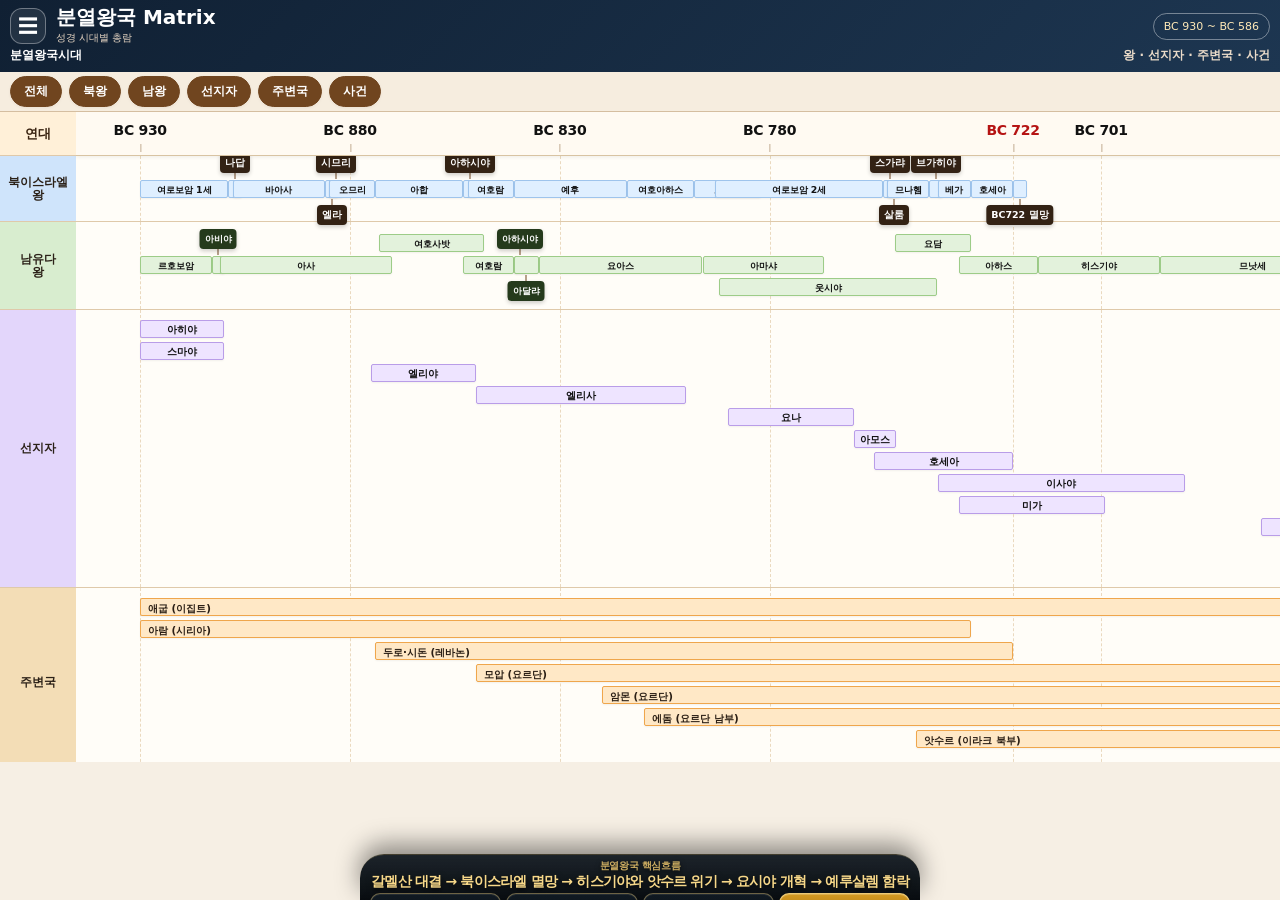
==== commit 8040fdbd: "Add files via upload" ====
--- a/index.html
+++ b/index.html
@@ -374,6 +374,18 @@
 .hubExploreBtn:active{
   transform:scale(.96);
 }
+</style>
+
+
+<style id="CEN-UNIFIED-FOOTER-V5-CSS">
+body{padding-bottom:92px!important}
+.unifiedDock{position:fixed!important;left:50%!important;bottom:0!important;transform:translateX(-50%)!important;width:100%!important;max-width:560px!important;z-index:3000!important;padding:5px 10px calc(7px + env(safe-area-inset-bottom))!important;background:linear-gradient(to top,rgba(4,8,12,.98),rgba(9,18,26,.92))!important;border-top:1px solid rgba(247,216,137,.24)!important;box-shadow:0 -10px 24px rgba(0,0,0,.42)!important;backdrop-filter:blur(16px)!important;display:block!important;min-height:auto!important}
+.unifiedDock .coreFlow{margin:0 0 4px!important;text-align:center!important;color:#f7d889!important;font-weight:900!important;line-height:1.18!important;font-size:clamp(10px,2.65vw,14px)!important;letter-spacing:-.055em!important;text-shadow:0 2px 6px rgba(0,0,0,.85)!important;white-space:normal!important;overflow:visible!important;text-overflow:clip!important}
+.unifiedDock .coreFlow small{display:block!important;margin-bottom:1px!important;color:#d7b565!important;font-size:clamp(7px,1.9vw,10px)!important;font-weight:800!important;letter-spacing:-.03em!important;opacity:.95!important}
+.unifiedDock .unifiedNav{display:grid!important;grid-template-columns:repeat(4,1fr)!important;gap:5px!important;width:100%!important;margin:0!important;padding:0!important}
+.unifiedDock .action{min-height:34px!important;border:1.2px solid rgba(247,216,137,.42)!important;border-radius:10px!important;background:linear-gradient(180deg,rgba(18,28,36,.92),rgba(8,15,22,.9))!important;box-shadow:inset 0 1px 0 rgba(255,255,255,.08),0 5px 12px rgba(0,0,0,.30)!important;color:#fff4d8!important;text-decoration:none!important;font-size:clamp(10px,2.55vw,13px)!important;font-weight:950!important;display:flex!important;align-items:center!important;justify-content:center!important;line-height:1.0!important;text-align:center!important;letter-spacing:-.06em!important;text-shadow:0 2px 5px rgba(0,0,0,.75)!important;padding:0 2px!important;cursor:pointer!important}
+.unifiedDock .action.main,.unifiedDock .action[data-link="hub"],.unifiedDock .action[data-footer="hub"]{background:linear-gradient(180deg,#d49a22,#9b660d)!important;border-color:rgba(255,224,142,.82)!important;color:#fff8e6!important;box-shadow:inset 0 1px 0 rgba(255,255,255,.2),0 5px 13px rgba(0,0,0,.34)!important}
+@media(min-width:680px){.unifiedDock{border-radius:24px 24px 0 0!important}}
 </style>
 
 </head>
@@ -554,11 +566,14 @@
 
 </main>
 
-<footer class="actions">
-  <button class="action">성경연대기</button>
-  <button class="action">연결탐험</button>
-  <button class="action">한눈에 성경</button>
-  <button class="action">허브</button>
+<footer class="footer actions unifiedDock" aria-label="분열왕국 하단 네비게이터">
+  <div class="coreFlow"><small>분열왕국 핵심흐름</small>갈멜산 대결 → 북이스라엘 멸망 → 히스기야와 앗수르 위기 → 요시야 개혁 → 예루살렘 함락</div>
+  <nav class="unifiedNav" aria-label="하단 메뉴">
+    <button class="action" type="button" data-link="timeline" data-footer="timeline">성경연표</button>
+    <button class="action" type="button" data-link="connect" data-footer="connect">주제탐험</button>
+    <button class="action" type="button" data-link="overview" data-footer="overview">한눈에 성경</button>
+    <button class="action main" type="button" data-link="hub" data-footer="hub">허브</button>
+  </nav>
 </footer>
 
 <div class="modal" id="modal">
@@ -666,8 +681,8 @@
 <script id="cen-matrix-footer-link-script">
 (function(){
   const footerLinks = {
-    '성경연대기':'https://centiger.github.io/cen-bible-chrololgy/?view=timeline',
-    '연결탐험':'https://centiger.github.io/cen-bible-chrololgy/#hub',
+    '성경연표':'https://centiger.github.io/CEN-Chronology/?view=timeline',
+    '주제탐험':'https://centiger.github.io/CEN-Chronology/',
     '한눈에 성경':'https://centiger.github.io/CEN-Bible2.0/#overview66'
   };
   const hubItems = [
@@ -732,5 +747,25 @@
 })();
 </script>
 
+
+<script id="CEN-UNIFIED-FOOTER-V5-LINKS">
+(function(){
+  const links={
+    timeline:'https://centiger.github.io/CEN-Chronology/?view=timeline',
+    connect:'https://centiger.github.io/CEN-Chronology/',
+    overview:'https://centiger.github.io/CEN-Bible2.0/#overview66'
+  };
+  document.addEventListener('click',function(e){
+    const btn=e.target.closest && e.target.closest('.unifiedDock .action');
+    if(!btn) return;
+    const key=btn.dataset.link || btn.dataset.footer || '';
+    if(key==='timeline'||key==='connect'||key==='overview'){
+      e.preventDefault(); e.stopPropagation(); e.stopImmediatePropagation();
+      location.href=links[key];
+    }
+  },true);
+})();
+</script>
+
 </body>
 </html>
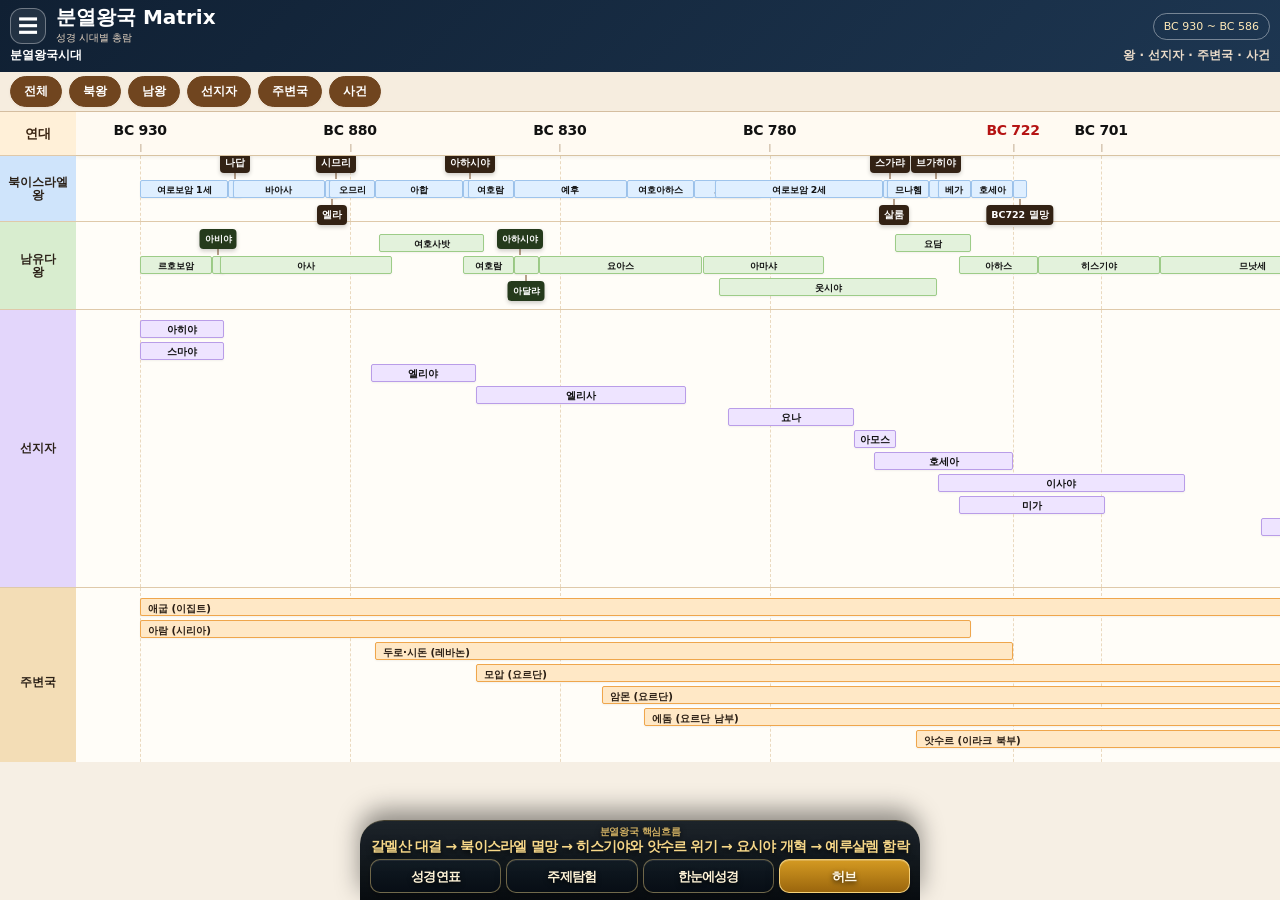
==== commit 7710b2a6: "Add files via upload" ====
--- a/index.html
+++ b/index.html
@@ -388,6 +388,23 @@
 @media(min-width:680px){.unifiedDock{border-radius:24px 24px 0 0!important}}
 </style>
 
+
+<style id="CEN-FOOTER-HEIGHT-FIX-V5B">
+:root{--cen-footer-h:92px!important;}
+.phone.main-content{bottom:calc(92px + env(safe-area-inset-bottom))!important;}
+.app-container{background:#020b10!important;}
+</style>
+
+<style id="CEN-BLACK-GAP-FIX-V5C">
+/* v5c: 기존 하단 흐름/푸터 예약공간 제거 + 통합 네비게이터 기준으로 재정렬 */
+:root{--footer-h:92px!important;--flow-h:0px!important;--cen-footer-h:82px!important;}
+.flow-dock,.fixedFooter:not(.unifiedDock),.cen-bottom-solid-bg,.jesus-flow-strip,.era-flow-strip{display:none!important;height:0!important;min-height:0!important;padding:0!important;margin:0!important;border:0!important;box-shadow:none!important;overflow:hidden!important;pointer-events:none!important;}
+.viewport{bottom:calc(92px + env(safe-area-inset-bottom))!important;}
+.unifiedDock{height:auto!important;min-height:0!important;}
+.unifiedDock .action{min-height:34px!important;}
+.unifiedDock .coreFlow{margin-bottom:4px!important;}
+.unifiedDock .action[data-link="overview"]{letter-spacing:-.07em!important;}
+</style>
 </head>
 <body>
 
@@ -571,7 +588,7 @@
   <nav class="unifiedNav" aria-label="하단 메뉴">
     <button class="action" type="button" data-link="timeline" data-footer="timeline">성경연표</button>
     <button class="action" type="button" data-link="connect" data-footer="connect">주제탐험</button>
-    <button class="action" type="button" data-link="overview" data-footer="overview">한눈에 성경</button>
+    <button class="action" type="button" data-link="overview" data-footer="overview">한눈에성경</button>
     <button class="action main" type="button" data-link="hub" data-footer="hub">허브</button>
   </nav>
 </footer>
@@ -683,7 +700,7 @@
   const footerLinks = {
     '성경연표':'https://centiger.github.io/CEN-Chronology/?view=timeline',
     '주제탐험':'https://centiger.github.io/CEN-Chronology/',
-    '한눈에 성경':'https://centiger.github.io/CEN-Bible2.0/#overview66'
+    '한눈에성경':'https://centiger.github.io/CEN-Bible2.0/#overview66'
   };
   const hubItems = [
     {no:'①', title:'갈멜산 대결', sub:'여호와냐 바알이냐', url:'hubs/index.html?hub=carmel'},
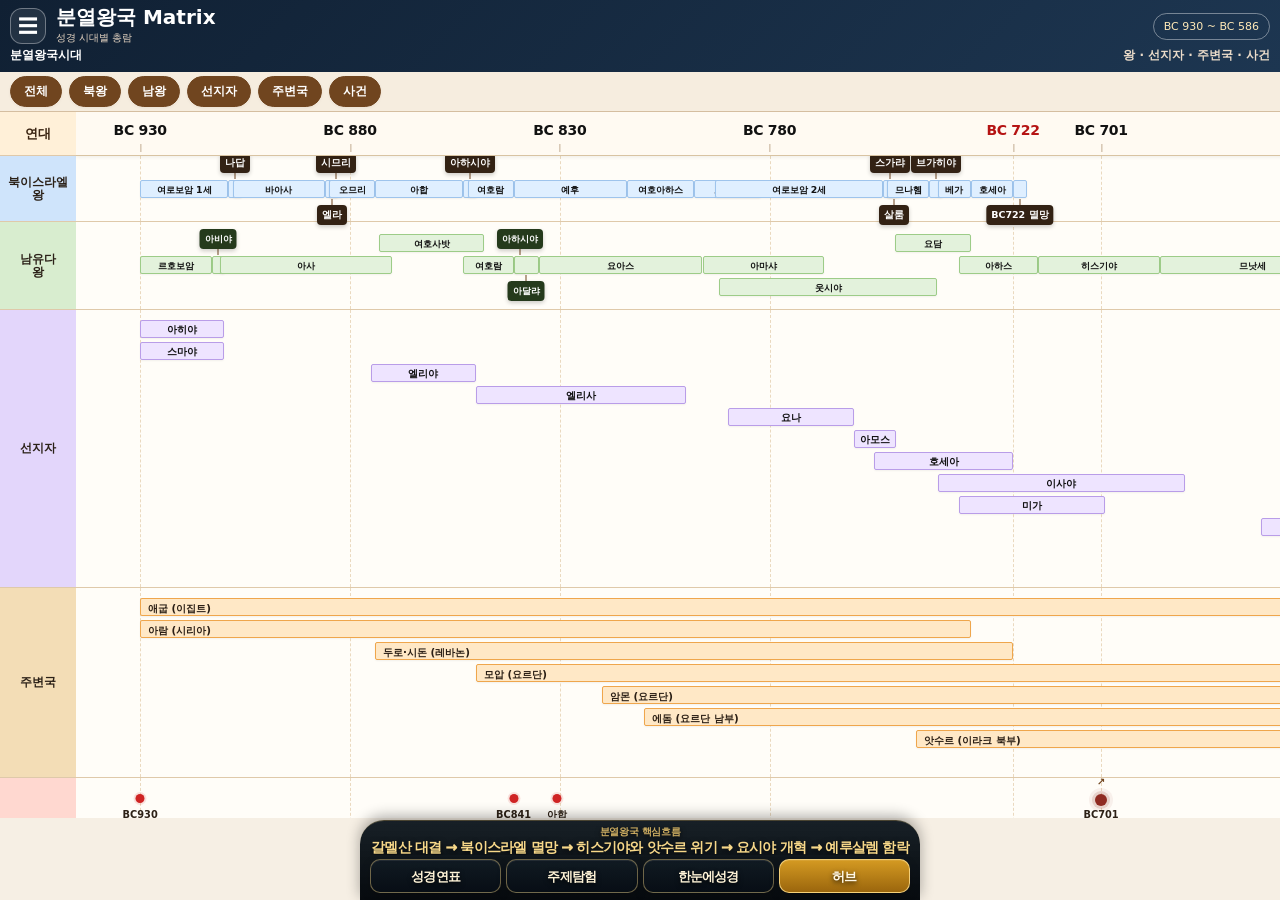
==== commit a4404df8: "Add files via upload" ====
--- a/index.html
+++ b/index.html
@@ -405,6 +405,25 @@
 .unifiedDock .coreFlow{margin-bottom:4px!important;}
 .unifiedDock .action[data-link="overview"]{letter-spacing:-.07em!important;}
 </style>
+
+<style id="CEN-SAFE-FOOTER-V5D">
+:root{--cen-safe-footer-h:82px!important;}
+html,body{padding-bottom:0!important;}
+body{overflow-x:hidden!important;}
+/* 기존 하단 예약/배경/구형 푸터는 완전히 제거 */
+.cen-bottom-solid-bg,.jesus-flow-strip,.era-flow-strip,.flow-dock,.fixedFooter:not(#cenSafeFooter),footer.actions.unifiedDock:not(#cenSafeFooter){display:none!important;height:0!important;min-height:0!important;max-height:0!important;padding:0!important;margin:0!important;border:0!important;box-shadow:none!important;overflow:hidden!important;pointer-events:none!important;opacity:0!important;}
+/* 타임라인형 M07/M08: 실제 스크롤 영역을 푸터 바로 위에서 끝냄 */
+main.main{height:calc(100% - 72px - 40px - var(--cen-safe-footer-h) - env(safe-area-inset-bottom))!important;padding-bottom:0!important;margin-bottom:0!important;}
+/* 이미지형 M09: 마지막 이미지가 푸터에 가리지 않도록 여유만 주고 검은 블록은 만들지 않음 */
+.app{padding-bottom:calc(var(--cen-safe-footer-h) + env(safe-area-inset-bottom))!important;}
+#cenSafeFooter{position:fixed!important;left:50%!important;right:auto!important;bottom:0!important;transform:translateX(-50%)!important;width:100%!important;max-width:560px!important;z-index:2147483000!important;display:block!important;padding:5px 10px calc(7px + env(safe-area-inset-bottom))!important;background:linear-gradient(to top,rgba(4,8,12,.99),rgba(9,18,26,.94))!important;border-top:1px solid rgba(247,216,137,.28)!important;box-shadow:0 -4px 14px rgba(0,0,0,.32)!important;backdrop-filter:blur(12px)!important;opacity:1!important;pointer-events:auto!important;}
+#cenSafeFooter .coreFlow{display:block!important;margin:0 0 4px!important;padding:0!important;text-align:center!important;color:#f7d889!important;font-weight:950!important;line-height:1.16!important;font-size:clamp(10px,2.65vw,14px)!important;letter-spacing:-.055em!important;text-shadow:0 2px 6px rgba(0,0,0,.85)!important;white-space:nowrap!important;overflow:hidden!important;text-overflow:ellipsis!important;}
+#cenSafeFooter .coreFlow small{display:block!important;margin:0 0 1px!important;color:#d7b565!important;font-size:clamp(7px,1.9vw,10px)!important;font-weight:800!important;letter-spacing:-.03em!important;opacity:.95!important;}
+#cenSafeFooter .unifiedNav{display:grid!important;grid-template-columns:repeat(4,1fr)!important;gap:5px!important;width:100%!important;margin:0!important;padding:0!important;}
+#cenSafeFooter .action{min-height:34px!important;height:34px!important;border:1.2px solid rgba(247,216,137,.42)!important;border-radius:10px!important;background:linear-gradient(180deg,rgba(18,28,36,.92),rgba(8,15,22,.9))!important;box-shadow:inset 0 1px 0 rgba(255,255,255,.08),0 4px 10px rgba(0,0,0,.28)!important;color:#fff4d8!important;text-decoration:none!important;font-size:clamp(10px,2.55vw,13px)!important;font-weight:950!important;display:flex!important;align-items:center!important;justify-content:center!important;line-height:1!important;text-align:center!important;letter-spacing:-.06em!important;text-shadow:0 2px 5px rgba(0,0,0,.75)!important;padding:0 2px!important;cursor:pointer!important;}
+#cenSafeFooter .action.main,#cenSafeFooter .action[data-link="hub"],#cenSafeFooter .action[data-footer="hub"]{background:linear-gradient(180deg,#d49a22,#9b660d)!important;border-color:rgba(255,224,142,.82)!important;color:#fff8e6!important;}
+</style>
+
 </head>
 <body>
 
@@ -582,16 +601,6 @@
 </section>
 
 </main>
-
-<footer class="footer actions unifiedDock" aria-label="분열왕국 하단 네비게이터">
-  <div class="coreFlow"><small>분열왕국 핵심흐름</small>갈멜산 대결 → 북이스라엘 멸망 → 히스기야와 앗수르 위기 → 요시야 개혁 → 예루살렘 함락</div>
-  <nav class="unifiedNav" aria-label="하단 메뉴">
-    <button class="action" type="button" data-link="timeline" data-footer="timeline">성경연표</button>
-    <button class="action" type="button" data-link="connect" data-footer="connect">주제탐험</button>
-    <button class="action" type="button" data-link="overview" data-footer="overview">한눈에성경</button>
-    <button class="action main" type="button" data-link="hub" data-footer="hub">허브</button>
-  </nav>
-</footer>
 
 <div class="modal" id="modal">
   <div class="card">
@@ -784,5 +793,41 @@
 })();
 </script>
 
+<footer class="footer actions unifiedDock" id="cenSafeFooter" aria-label="분열왕국 하단 네비게이터">
+  <div class="coreFlow"><small>분열왕국 핵심흐름</small>갈멜산 대결 → 북이스라엘 멸망 → 히스기야와 앗수르 위기 → 요시야 개혁 → 예루살렘 함락</div>
+  <nav class="unifiedNav" aria-label="하단 메뉴">
+    <button class="action" type="button" data-link="timeline" data-footer="timeline">성경연표</button>
+    <button class="action" type="button" data-link="connect" data-footer="connect">주제탐험</button>
+    <button class="action" type="button" data-link="overview" data-footer="overview">한눈에성경</button>
+    <button class="action main" type="button" data-link="hub" data-footer="hub">허브</button>
+  </nav>
+</footer>
+
+<script id="CEN-SAFE-FOOTER-V5D-LINKS">
+(function(){
+  const links={
+    timeline:'https://centiger.github.io/CEN-Chronology/?view=timeline',
+    connect:'https://centiger.github.io/CEN-Chronology/',
+    overview:'https://centiger.github.io/CEN-Bible2.0/#overview66'
+  };
+  document.addEventListener('click',function(e){
+    const btn=e.target.closest && e.target.closest('#cenSafeFooter .action');
+    if(!btn)return;
+    e.preventDefault(); e.stopPropagation();
+    const key=btn.dataset.link||btn.dataset.footer||'';
+    if(key==='hub'){
+      if(window.openReturnHubDrawer){window.openReturnHubDrawer();return;}
+      const menu=document.querySelector('.menuBtn');
+      if(menu){menu.click();return;}
+      const drawer=document.getElementById('drawer')||document.getElementById('hubDrawer');
+      if(drawer){drawer.classList.add('show');drawer.setAttribute('aria-hidden','false');return;}
+      location.href='hubs/index.html';
+      return;
+    }
+    if(links[key]) location.href=links[key];
+  },true);
+})();
+</script>
+
 </body>
 </html>
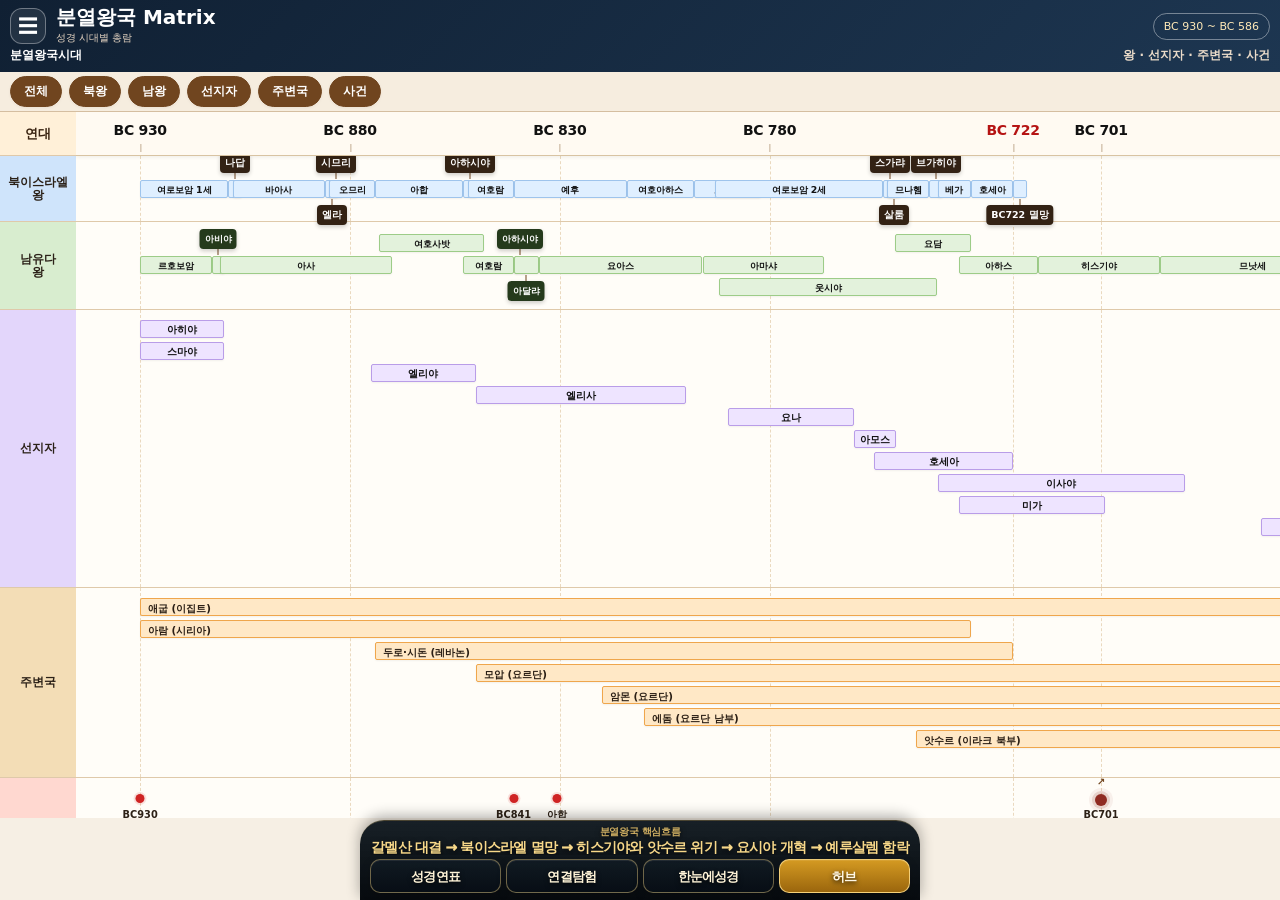
==== commit a1399dd5: "Add files via upload" ====
--- a/index.html
+++ b/index.html
@@ -557,19 +557,19 @@
   <div class="dot" data-title="아합과 바알 숭배 확산" data-info="우상 숭배의 극치와 신앙적 정체성 위기" style="left:30%;top:16px"></div>
   <div class="eventText" style="left:30%;top:32px">아합<br>바알숭배</div>
   <div class="dot" data-title="갈멜산 대결" data-info="엘리야 선지자와 바알 선지자들의 대결" style="left:24.93%;top:76px" data-hub="hubs/index.html?hub=carmel"></div>
-  <div class="eventText hasHub" style="left:24.93%;top:92px">BC850경<br>갈멜산<br><span class="hubExploreBtn" data-hub-url="hubs/index.html?hub=carmel">허브탐험</span></div>
+  <div class="eventText hasHub" style="left:24.93%;top:92px">BC850경<br>갈멜산<br><span class="hubExploreBtn" data-hub-url="hubs/index.html?hub=carmel">허브</span></div>
   <div class="dot" data-title="예후의 아합 왕조 심판" data-info="예후의 혁명과 아합 가문을 심판" style="left:27.28%;top:16px"></div>
   <div class="eventText" style="left:27.28%;top:32px">BC841<br>예후</div>
   <div class="dot" data-title="아모스·호세아의 경고" data-info="멸망 전 도덕적 배도와 언약 배반 경고" style="left:49.78%;top:76px"></div>
   <div class="eventText" style="left:49.78%;top:92px">아모스<br>호세아</div>
   <div class="dot" data-title="북이스라엘 멸망" data-info="BC 722 사마리아 함락 및 사멸" style="left:58.42%;top:136px" data-hub="hubs/index.html?hub=north-israel-fall"></div>
-  <div class="eventText hasHub" style="left:58.42%;top:152px">BC722<br>북이스라엘<br>멸망<br><span class="hubExploreBtn" data-hub-url="hubs/index.html?hub=north-israel-fall">허브탐험</span></div>
+  <div class="eventText hasHub" style="left:58.42%;top:152px">BC722<br>북이스라엘<br>멸망<br><span class="hubExploreBtn" data-hub-url="hubs/index.html?hub=north-israel-fall">허브</span></div>
   <div class="dot" data-title="히스기야와 앗수르 위기" data-info="BC 701 산헤립 군대의 예루살렘 포위와 극적 구원" style="left:63.91%;top:16px" data-hub="hubs/index.html?hub=hezekiah-assyria"></div>
-  <div class="eventText hasHub" style="left:63.91%;top:32px">BC701<br>앗수르위기<br><span class="hubExploreBtn" data-hub-url="hubs/index.html?hub=hezekiah-assyria">허브탐험</span></div>
+  <div class="eventText hasHub" style="left:63.91%;top:32px">BC701<br>앗수르위기<br><span class="hubExploreBtn" data-hub-url="hubs/index.html?hub=hezekiah-assyria">허브</span></div>
   <div class="dot" data-title="요시야 개혁" data-info="BC 622 성전 수리 중 성경 율법책 발견과 전국적 개혁" style="left:84.58%;top:76px" data-hub="hubs/index.html?hub=josiah-reform"></div>
-  <div class="eventText hasHub" style="left:84.58%;top:92px">BC622<br>요시야개혁<br><span class="hubExploreBtn" data-hub-url="hubs/index.html?hub=josiah-reform">허브탐험</span></div>
+  <div class="eventText hasHub" style="left:84.58%;top:92px">BC622<br>요시야개혁<br><span class="hubExploreBtn" data-hub-url="hubs/index.html?hub=josiah-reform">허브</span></div>
   <div class="dot" data-title="예루살렘 함락" data-info="BC 586 느부갓네살에 의한 남유다 함락과 성전 파괴" style="left:94.00%;top:136px" data-hub="hubs/index.html?hub=jerusalem-fall"></div>
-  <div class="eventText hasHub" style="left:94.00%;top:152px">BC586<br>예루살렘<br>함락<br><span class="hubExploreBtn" data-hub-url="hubs/index.html?hub=jerusalem-fall">허브탐험</span></div>
+  <div class="eventText hasHub" style="left:94.00%;top:152px">BC586<br>예루살렘<br>함락<br><span class="hubExploreBtn" data-hub-url="hubs/index.html?hub=jerusalem-fall">허브</span></div>
 </div>
 
 </div>
@@ -708,7 +708,7 @@
 (function(){
   const footerLinks = {
     '성경연표':'https://centiger.github.io/CEN-Chronology/?view=timeline',
-    '주제탐험':'https://centiger.github.io/CEN-Chronology/',
+    '연결탐험':'https://centiger.github.io/CEN-Chronology/',
     '한눈에성경':'https://centiger.github.io/CEN-Bible2.0/#overview66'
   };
   const hubItems = [
@@ -797,7 +797,7 @@
   <div class="coreFlow"><small>분열왕국 핵심흐름</small>갈멜산 대결 → 북이스라엘 멸망 → 히스기야와 앗수르 위기 → 요시야 개혁 → 예루살렘 함락</div>
   <nav class="unifiedNav" aria-label="하단 메뉴">
     <button class="action" type="button" data-link="timeline" data-footer="timeline">성경연표</button>
-    <button class="action" type="button" data-link="connect" data-footer="connect">주제탐험</button>
+    <button class="action" type="button" data-link="connect" data-footer="connect">연결탐험</button>
     <button class="action" type="button" data-link="overview" data-footer="overview">한눈에성경</button>
     <button class="action main" type="button" data-link="hub" data-footer="hub">허브</button>
   </nav>
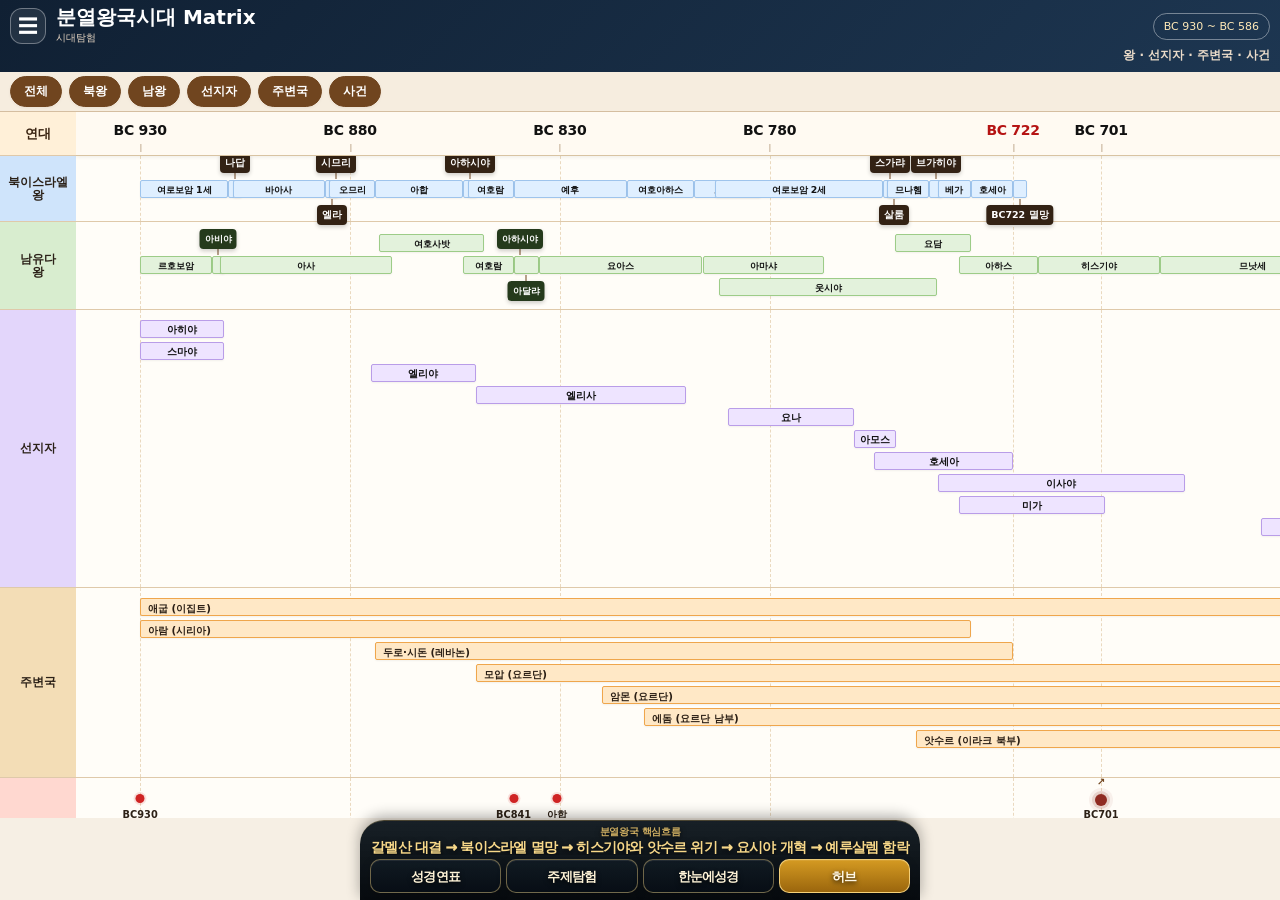
==== commit 3ca5e4ad: "Add files via upload" ====
--- a/index.html
+++ b/index.html
@@ -431,13 +431,13 @@
   <div class="headerTop">
     <button class="menuBtn">☰</button>
     <div class="brand">
-      <b>분열왕국 Matrix</b>
-      <span>성경 시대별 총람</span>
+      <b>분열왕국시대 Matrix</b>
+      <span>시대탐험</span>
     </div>
     <div class="period">BC 930 ~ BC 586</div>
   </div>
   <div class="headerBottom">
-    <span>분열왕국시대</span>
+    <span></span>
     <span>왕 · 선지자 · 주변국 · 사건</span>
   </div>
 </header>
@@ -557,19 +557,19 @@
   <div class="dot" data-title="아합과 바알 숭배 확산" data-info="우상 숭배의 극치와 신앙적 정체성 위기" style="left:30%;top:16px"></div>
   <div class="eventText" style="left:30%;top:32px">아합<br>바알숭배</div>
   <div class="dot" data-title="갈멜산 대결" data-info="엘리야 선지자와 바알 선지자들의 대결" style="left:24.93%;top:76px" data-hub="hubs/index.html?hub=carmel"></div>
-  <div class="eventText hasHub" style="left:24.93%;top:92px">BC850경<br>갈멜산<br><span class="hubExploreBtn" data-hub-url="hubs/index.html?hub=carmel">허브</span></div>
+  <div class="eventText hasHub" style="left:24.93%;top:92px">BC850경<br>갈멜산<br><span class="hubExploreBtn" data-hub-url="hubs/index.html?hub=carmel">허브탐험</span></div>
   <div class="dot" data-title="예후의 아합 왕조 심판" data-info="예후의 혁명과 아합 가문을 심판" style="left:27.28%;top:16px"></div>
   <div class="eventText" style="left:27.28%;top:32px">BC841<br>예후</div>
   <div class="dot" data-title="아모스·호세아의 경고" data-info="멸망 전 도덕적 배도와 언약 배반 경고" style="left:49.78%;top:76px"></div>
   <div class="eventText" style="left:49.78%;top:92px">아모스<br>호세아</div>
   <div class="dot" data-title="북이스라엘 멸망" data-info="BC 722 사마리아 함락 및 사멸" style="left:58.42%;top:136px" data-hub="hubs/index.html?hub=north-israel-fall"></div>
-  <div class="eventText hasHub" style="left:58.42%;top:152px">BC722<br>북이스라엘<br>멸망<br><span class="hubExploreBtn" data-hub-url="hubs/index.html?hub=north-israel-fall">허브</span></div>
+  <div class="eventText hasHub" style="left:58.42%;top:152px">BC722<br>북이스라엘<br>멸망<br><span class="hubExploreBtn" data-hub-url="hubs/index.html?hub=north-israel-fall">허브탐험</span></div>
   <div class="dot" data-title="히스기야와 앗수르 위기" data-info="BC 701 산헤립 군대의 예루살렘 포위와 극적 구원" style="left:63.91%;top:16px" data-hub="hubs/index.html?hub=hezekiah-assyria"></div>
-  <div class="eventText hasHub" style="left:63.91%;top:32px">BC701<br>앗수르위기<br><span class="hubExploreBtn" data-hub-url="hubs/index.html?hub=hezekiah-assyria">허브</span></div>
+  <div class="eventText hasHub" style="left:63.91%;top:32px">BC701<br>앗수르위기<br><span class="hubExploreBtn" data-hub-url="hubs/index.html?hub=hezekiah-assyria">허브탐험</span></div>
   <div class="dot" data-title="요시야 개혁" data-info="BC 622 성전 수리 중 성경 율법책 발견과 전국적 개혁" style="left:84.58%;top:76px" data-hub="hubs/index.html?hub=josiah-reform"></div>
-  <div class="eventText hasHub" style="left:84.58%;top:92px">BC622<br>요시야개혁<br><span class="hubExploreBtn" data-hub-url="hubs/index.html?hub=josiah-reform">허브</span></div>
+  <div class="eventText hasHub" style="left:84.58%;top:92px">BC622<br>요시야개혁<br><span class="hubExploreBtn" data-hub-url="hubs/index.html?hub=josiah-reform">허브탐험</span></div>
   <div class="dot" data-title="예루살렘 함락" data-info="BC 586 느부갓네살에 의한 남유다 함락과 성전 파괴" style="left:94.00%;top:136px" data-hub="hubs/index.html?hub=jerusalem-fall"></div>
-  <div class="eventText hasHub" style="left:94.00%;top:152px">BC586<br>예루살렘<br>함락<br><span class="hubExploreBtn" data-hub-url="hubs/index.html?hub=jerusalem-fall">허브</span></div>
+  <div class="eventText hasHub" style="left:94.00%;top:152px">BC586<br>예루살렘<br>함락<br><span class="hubExploreBtn" data-hub-url="hubs/index.html?hub=jerusalem-fall">허브탐험</span></div>
 </div>
 
 </div>
@@ -708,7 +708,7 @@
 (function(){
   const footerLinks = {
     '성경연표':'https://centiger.github.io/CEN-Chronology/?view=timeline',
-    '연결탐험':'https://centiger.github.io/CEN-Chronology/',
+    '주제탐험':'https://centiger.github.io/CEN-Chronology/',
     '한눈에성경':'https://centiger.github.io/CEN-Bible2.0/#overview66'
   };
   const hubItems = [
@@ -797,7 +797,7 @@
   <div class="coreFlow"><small>분열왕국 핵심흐름</small>갈멜산 대결 → 북이스라엘 멸망 → 히스기야와 앗수르 위기 → 요시야 개혁 → 예루살렘 함락</div>
   <nav class="unifiedNav" aria-label="하단 메뉴">
     <button class="action" type="button" data-link="timeline" data-footer="timeline">성경연표</button>
-    <button class="action" type="button" data-link="connect" data-footer="connect">연결탐험</button>
+    <button class="action" type="button" data-link="connect" data-footer="connect">주제탐험</button>
     <button class="action" type="button" data-link="overview" data-footer="overview">한눈에성경</button>
     <button class="action main" type="button" data-link="hub" data-footer="hub">허브</button>
   </nav>
